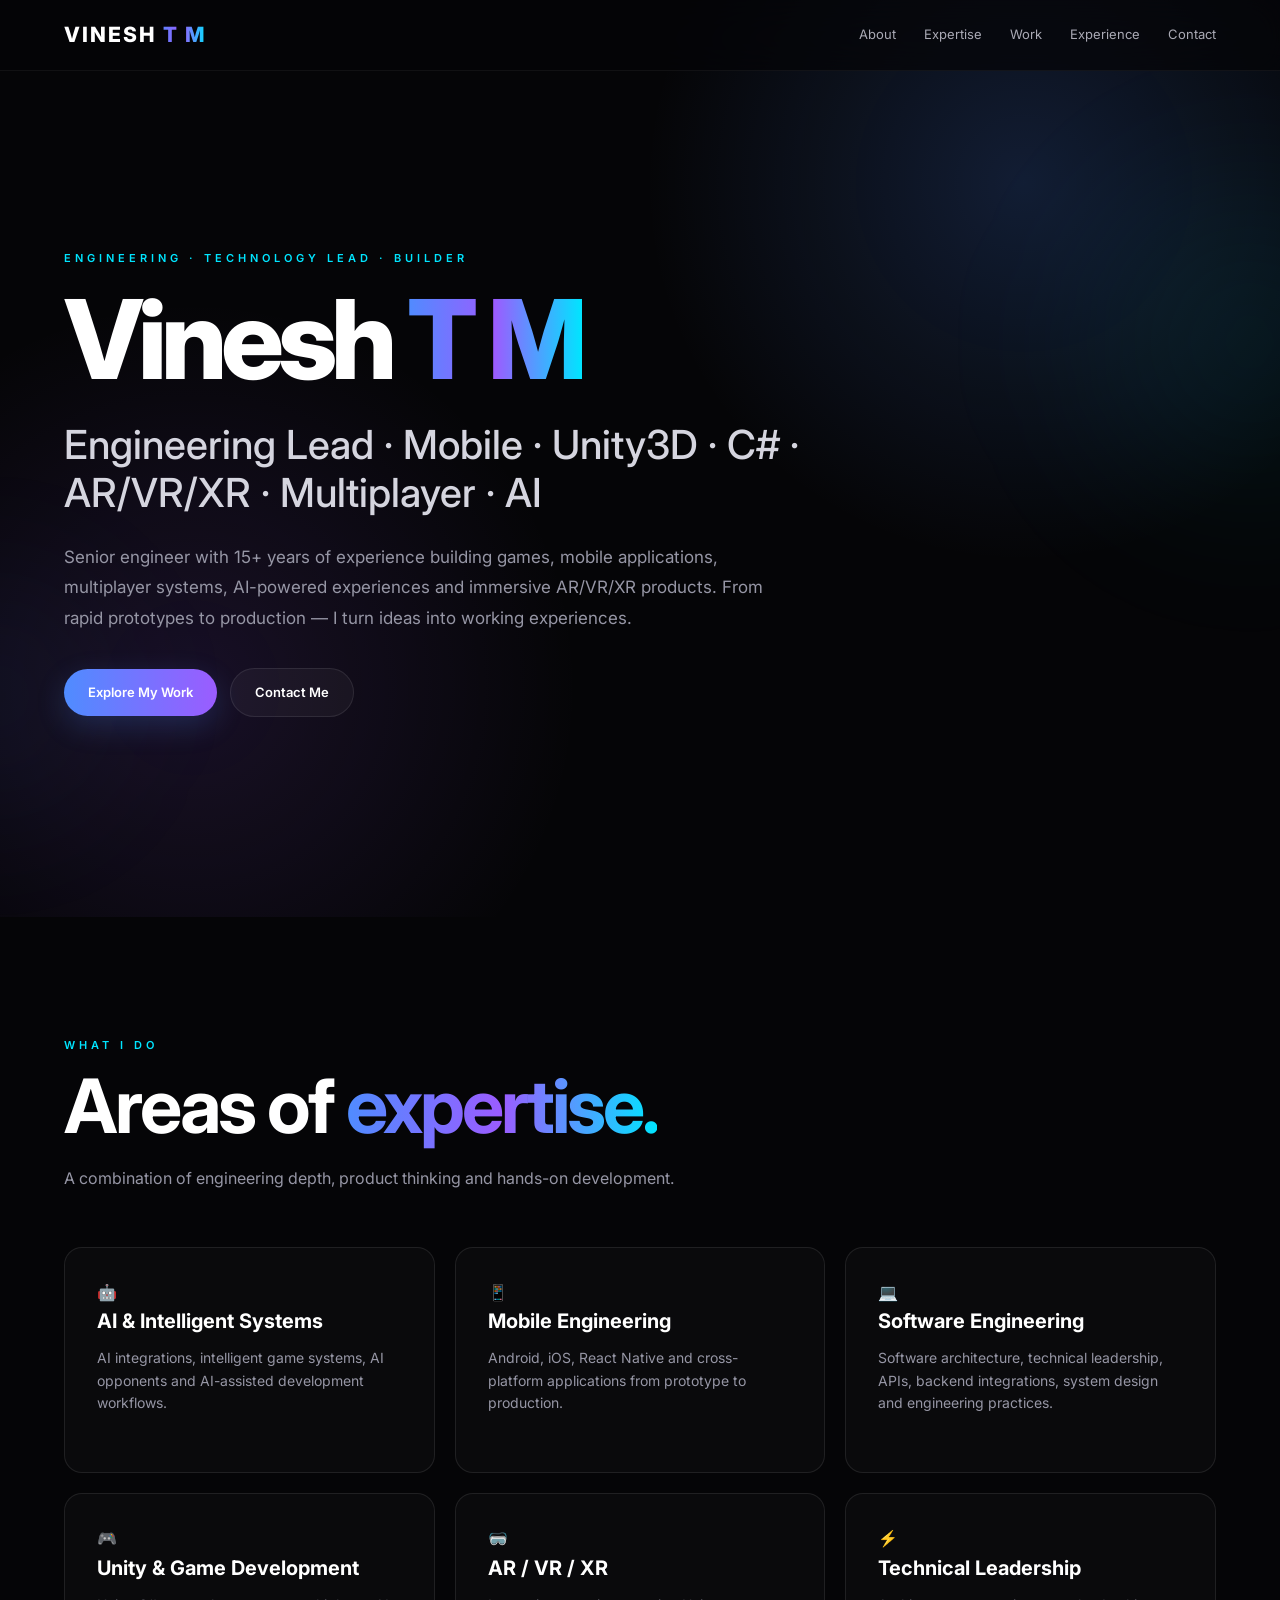
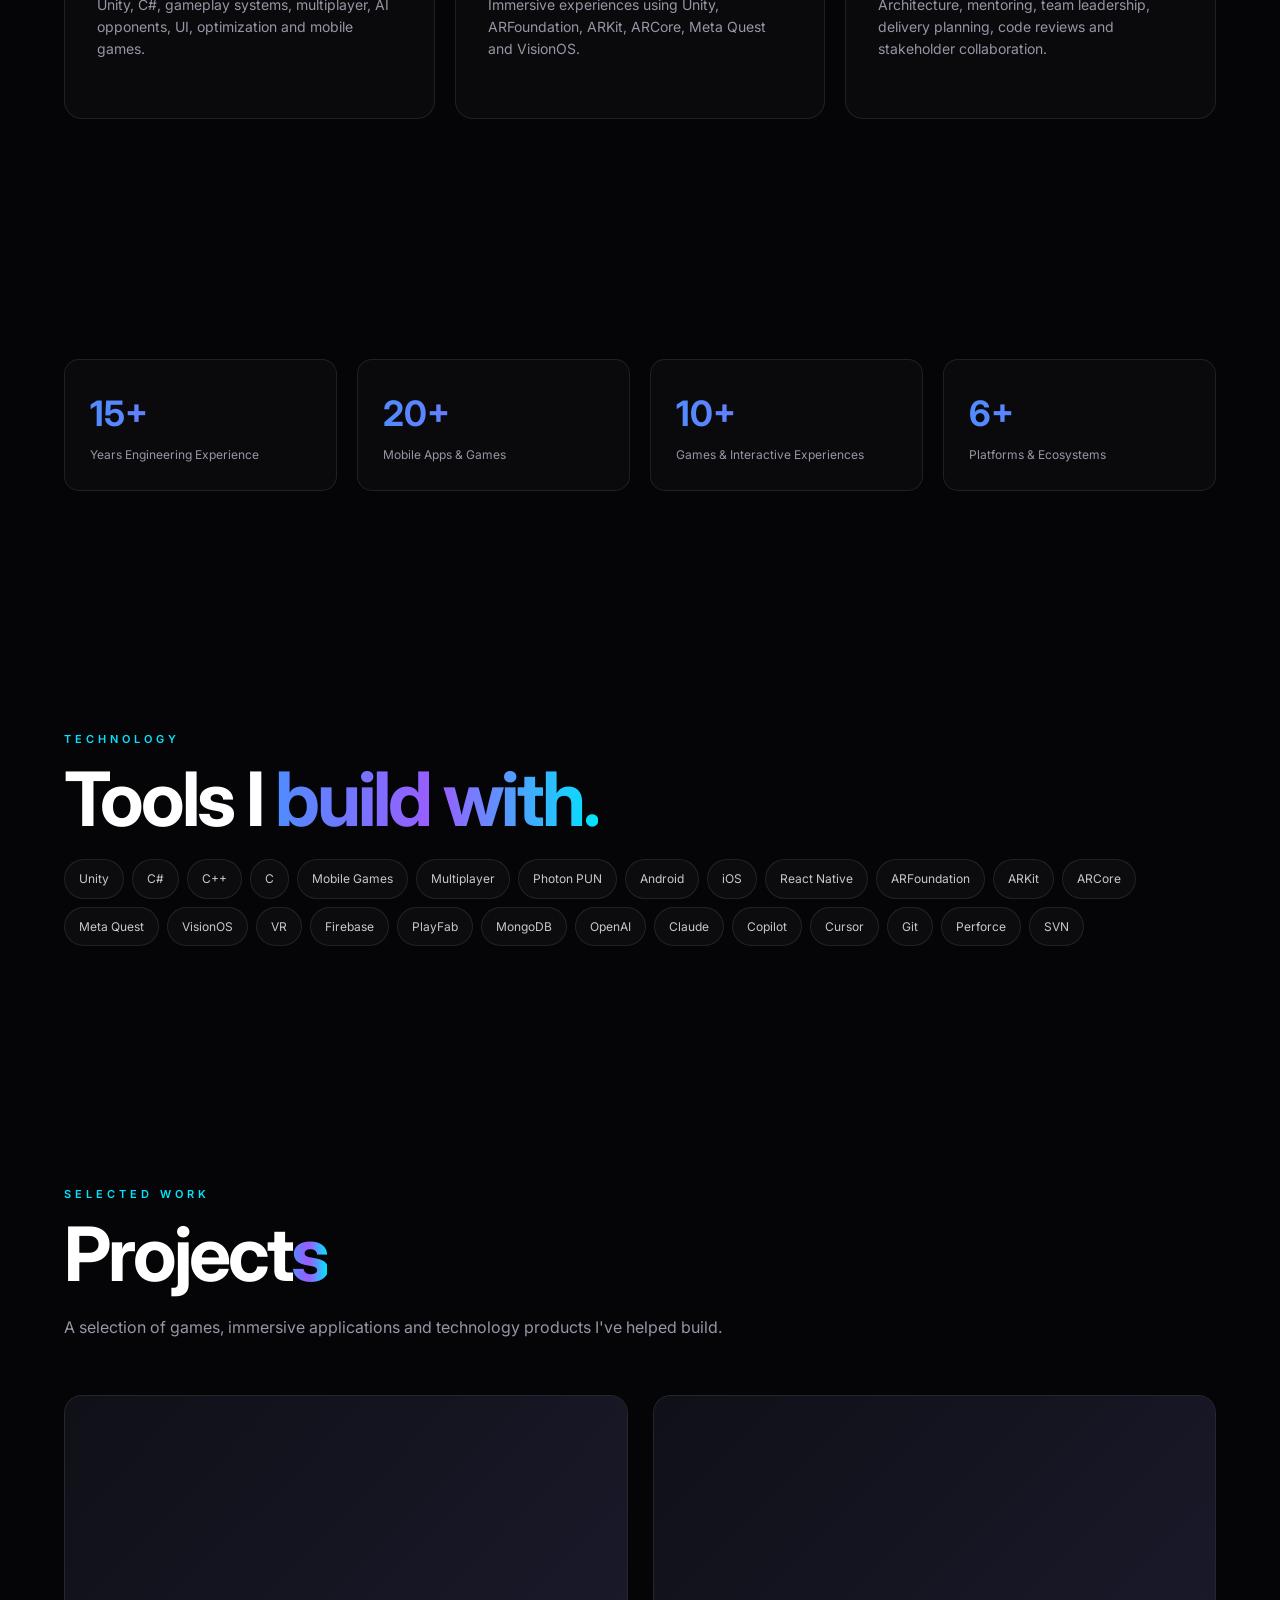
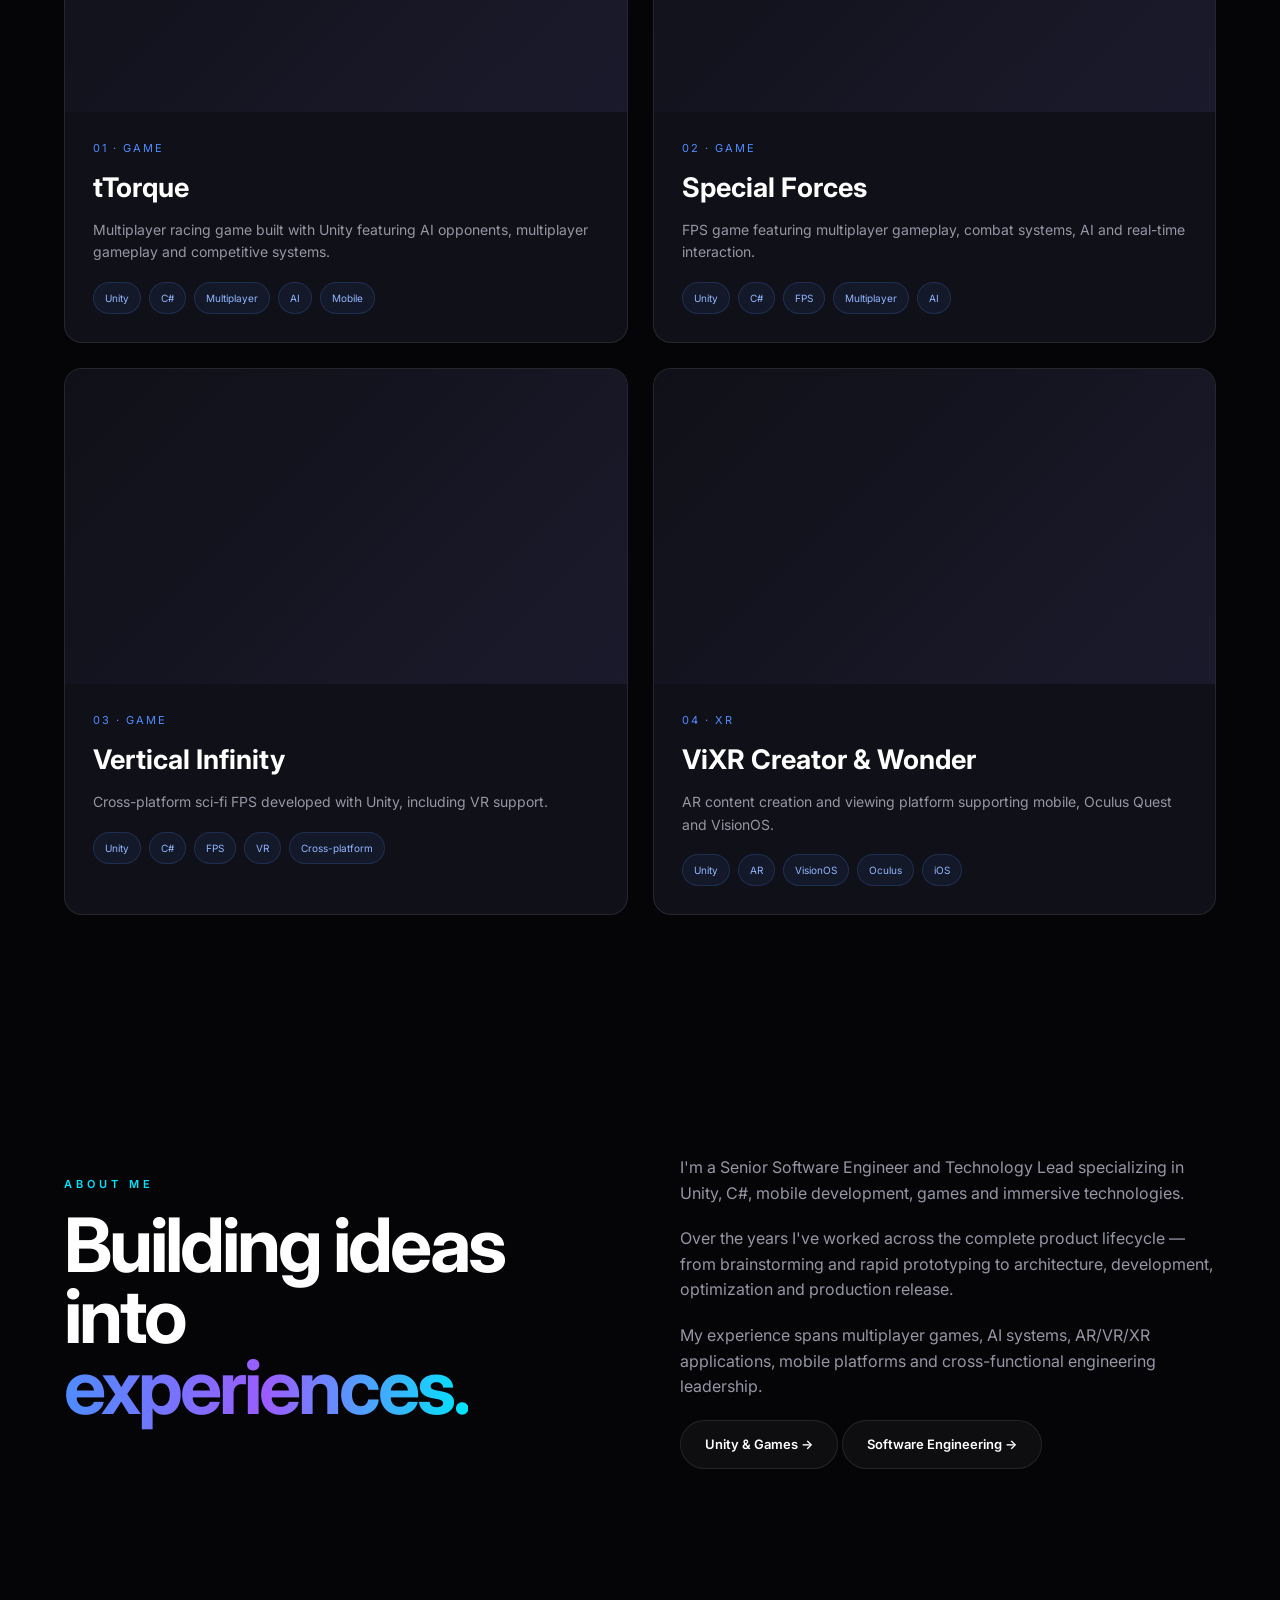
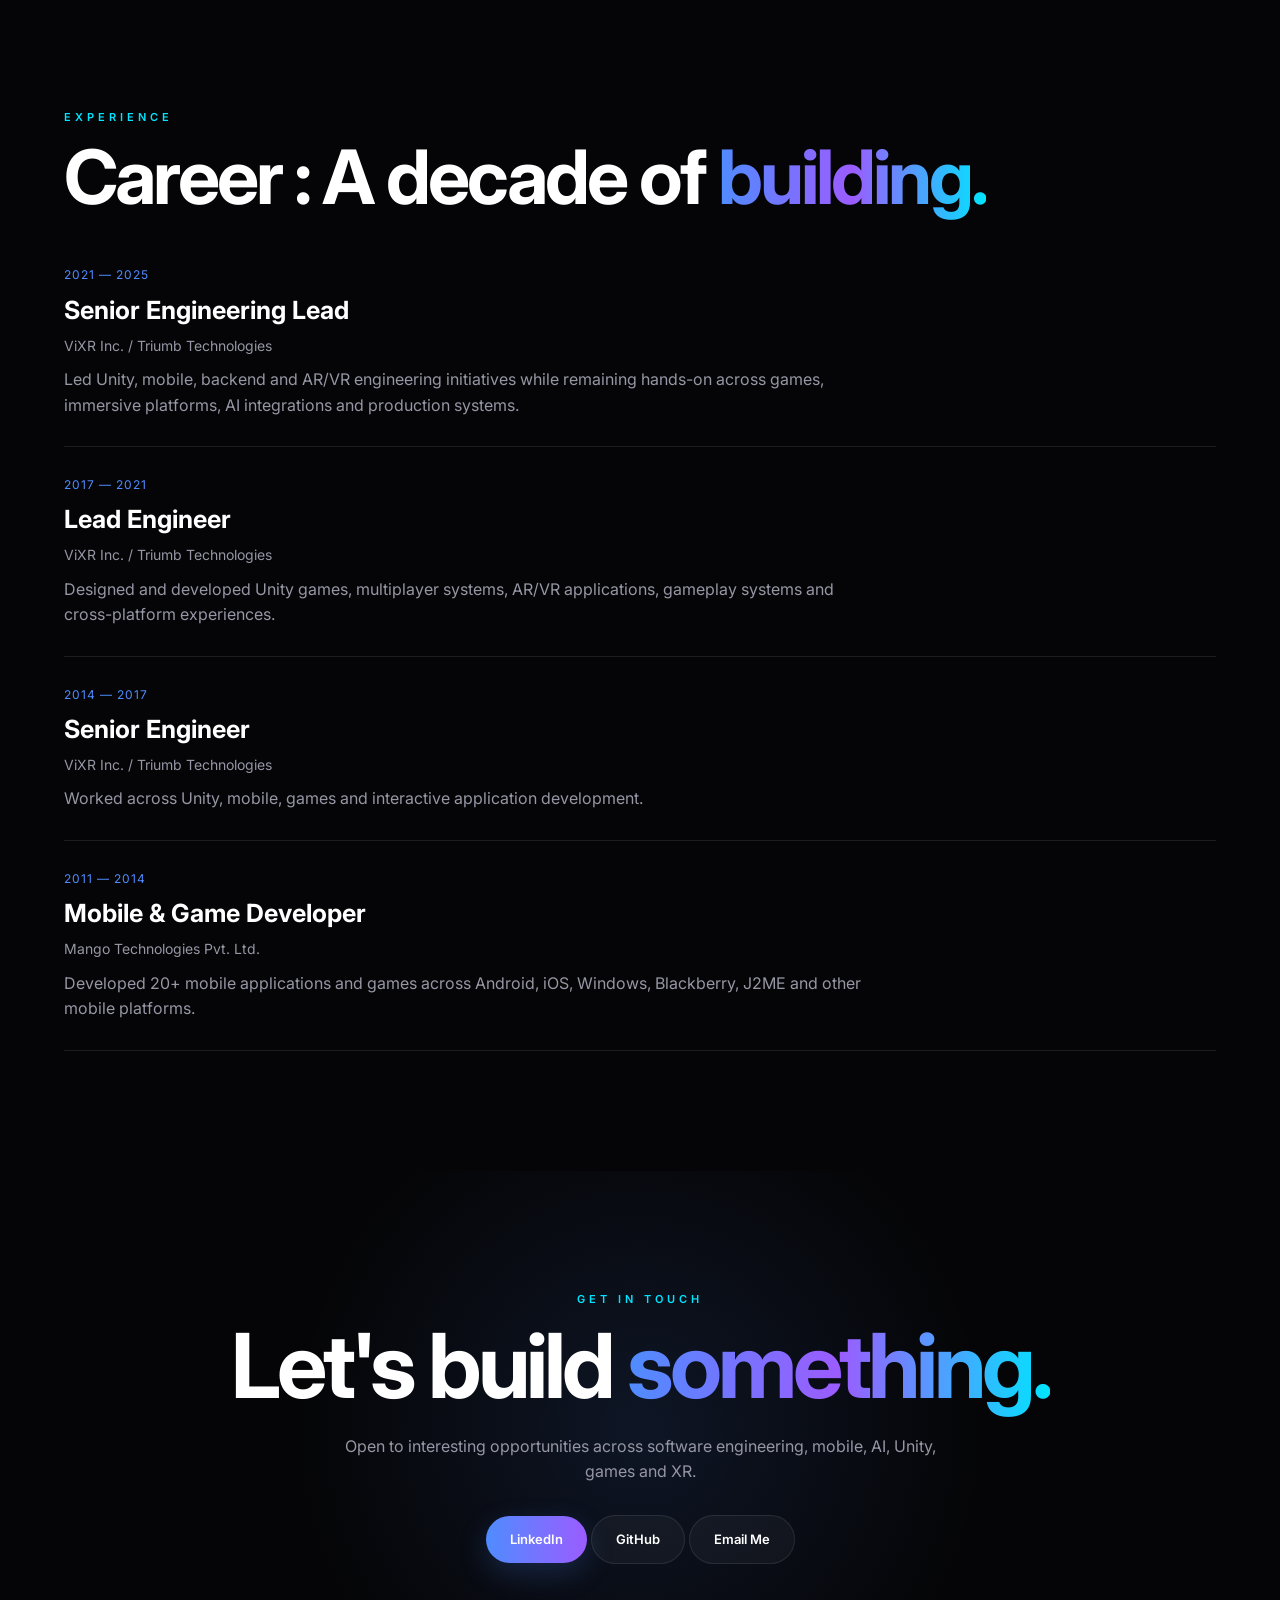
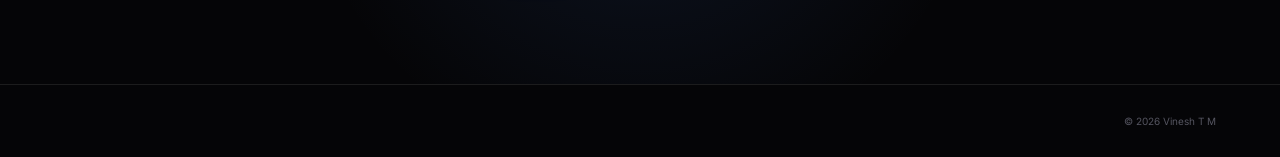
==== portfolio/ai/index.html @ 9492d332 "Renamed page to portfolio" ====
<!doctype html>
<html lang="en">
  <head>
    <meta charset="UTF-8" />
    <meta name="viewport" content="width=device-width, initial-scale=1.0" />
    <meta
      name="description"
      content="Vinesh T M — Senior Software Engineer, Unity Developer, Mobile Architect and Technology Lead specializing in games, AI, mobile and XR."
    />

    <!-- Google Font -->
    <link rel="preconnect" href="https://fonts.googleapis.com" />
    <link rel="preconnect" href="https://fonts.gstatic.com" crossorigin />
    <link
      href="https://fonts.googleapis.com/css2?family=Inter:wght@400;500;600;700;800&display=swap"
      rel="stylesheet"
    />

    <!-- Shared Portfolio CSS -->
    <link rel="stylesheet" href="../../css/styles.css" />

    <title>
      Vinesh T M | Senior Software Engineer · Unity · Games · AI · XR
    </title>
  </head>

  <body>
    <!-- =====================================================
     NAVIGATION
     ===================================================== -->

    <header class="navbar">
      <div class="nav-container">
        <a href="./" class="logo">
          VINESH<span class="gradient-text"> T M</span>
        </a>

        <nav class="nav-links" aria-label="Main navigation">
          <a href="#about">About</a>

          <a href="#expertise">Expertise</a>

          <a href="#projects">Work</a>

          <a href="#experience"> Experience </a>

          <a href="#contact">Contact</a>
        </nav>
      </div>
    </header>

    <!-- =====================================================
     HOME
     ===================================================== -->

    <main>
      <section class="home">
        <div class="home-glow home-glow-one"></div>
        <div class="home-glow home-glow-two"></div>

        <div class="container">
          <div class="home-content">
            <div class="eyebrow">ENGINEERING · TECHNOLOGY LEAD · BUILDER</div>

            <h1 class="home-title">
              Vinesh

              <span class="gradient-text"> T M </span>
            </h1>

            <h2 class="home-role">
              Engineering Lead · Mobile · Unity3D · C# · AR/VR/XR · Multiplayer
              · AI
            </h2>

            <p class="home-description">
              Senior engineer with 15+ years of experience building games,
              mobile applications, multiplayer systems, AI-powered experiences
              and immersive AR/VR/XR products. From rapid prototypes to
              production — I turn ideas into working experiences.
            </p>

            <div class="home-actions">
              <a href="#work" class="btn btn-primary"> Explore My Work </a>

              <a href="#contact" class="btn btn-secondary"> Contact Me </a>
            </div>
          </div>
        </div>
      </section>

      <!-- =====================================================
     EXPERTISE
     ===================================================== -->

      <section id="expertise">
        <div class="container">
          <div class="section-label">What I Do</div>

          <h2 class="section-title">
            Areas of <span class="gradient-text"> expertise.</span>
          </h2>

          <p class="section-description">
            A combination of engineering depth, product thinking and hands-on
            development.
          </p>

          <div class="card-grid">
            <!-- AI -->

            <div class="card">
              <div class="card-icon">🤖</div>

              <h3>AI & Intelligent Systems</h3>

              <p>
                AI integrations, intelligent game systems, AI opponents and
                AI-assisted development workflows.
              </p>
            </div>

            <!-- MOBILE -->

            <div class="card">
              <div class="card-icon">📱</div>

              <h3>Mobile Engineering</h3>

              <p>
                Android, iOS, React Native and cross-platform applications from
                prototype to production.
              </p>

              <br />

              <!-- <a href="mobile/" class="btn btn-secondary">
                View Mobile Portfolio →
              </a> -->
            </div>

            <!-- SOFTWARE -->

            <div class="card">
              <div class="card-icon">💻</div>

              <h3>Software Engineering</h3>

              <p>
                Software architecture, technical leadership, APIs, backend
                integrations, system design and engineering practices.
              </p>

              <br />

              <!-- <a href="software/" class="btn btn-secondary">
                View Software Portfolio →
              </a> -->
            </div>

            <!-- UNITY -->

            <div class="card">
              <div class="card-icon">🎮</div>

              <h3>Unity & Game Development</h3>

              <p>
                Unity, C#, gameplay systems, multiplayer, AI opponents, UI,
                optimization and mobile games.
              </p>

              <br />

              <!-- <a href="unity/" class="btn btn-secondary">
                View Unity Portfolio →
              </a> -->
            </div>

            <!-- XR -->

            <div class="card">
              <div class="card-icon">🥽</div>

              <h3>AR / VR / XR</h3>

              <p>
                Immersive experiences using Unity, ARFoundation, ARKit, ARCore,
                Meta Quest and VisionOS.
              </p>

              <br />

              <!-- <a href="xr/" class="btn btn-secondary"> View XR Portfolio → </a> -->
            </div>

            <!-- LEADERSHIP -->

            <div class="card">
              <div class="card-icon">⚡</div>

              <h3>Technical Leadership</h3>

              <p>
                Architecture, mentoring, team leadership, delivery planning,
                code reviews and stakeholder collaboration.
              </p>
            </div>
          </div>
        </div>
      </section>

      <!-- =====================================================
     STATS
     ===================================================== -->

      <section>
        <div class="container">
          <div class="stats">
            <div class="stat">
              <div class="stat-number">15+</div>

              <div class="stat-label">Years Engineering Experience</div>
            </div>

            <div class="stat">
              <div class="stat-number">20+</div>

              <div class="stat-label">Mobile Apps & Games</div>
            </div>

            <div class="stat">
              <div class="stat-number">10+</div>

              <div class="stat-label">Games & Interactive Experiences</div>
            </div>

            <div class="stat">
              <div class="stat-number">6+</div>

              <div class="stat-label">Platforms & Ecosystems</div>
            </div>
          </div>
        </div>
      </section>

      <!-- =====================================================
     SKILLS
     ===================================================== -->

      <section>
        <div class="container">
          <div class="section-label">Technology</div>

          <h2 class="section-title">
            Tools I
            <span class="gradient-text"> build with.</span>
          </h2>

          <div class="skills">
            <span class="skill">Unity</span>
            <span class="skill">C#</span>
            <span class="skill">C++</span>
            <span class="skill">C</span>

            <span class="skill">Mobile Games</span>
            <span class="skill">Multiplayer</span>
            <span class="skill">Photon PUN</span>

            <span class="skill">Android</span>
            <span class="skill">iOS</span>
            <span class="skill">React Native</span>

            <span class="skill">ARFoundation</span>
            <span class="skill">ARKit</span>
            <span class="skill">ARCore</span>

            <span class="skill">Meta Quest</span>
            <span class="skill">VisionOS</span>
            <span class="skill">VR</span>

            <span class="skill">Firebase</span>
            <span class="skill">PlayFab</span>
            <span class="skill">MongoDB</span>

            <span class="skill">OpenAI</span>
            <span class="skill">Claude</span>
            <span class="skill">Copilot</span>
            <span class="skill">Cursor</span>

            <span class="skill">Git</span>
            <span class="skill">Perforce</span>
            <span class="skill">SVN</span>
          </div>
        </div>
      </section>

      <!-- =====================================================
     FEATURED PROJECTS
     ===================================================== -->

      <section id="projects">
        <div class="container">
          <div class="section-label">Selected Work</div>

          <h2 class="section-title">
            Project<span class="gradient-text">s</span>
          </h2>

          <p class="section-description">
            A selection of games, immersive applications and technology products
            I've helped build.
          </p>

          <div class="project-grid">
            <!-- PROJECT 1 -->

            <article class="project-card">
              <div class="project-media">
                <!-- Replace XYZ with your YouTube video ID -->

                <iframe
                  src="https://www.youtube.com/embed/YdUncMF1l7g"
                  title="tTorque Multiplayer Racing Game"
                  allowfullscreen
                >
                </iframe>
              </div>

              <div class="project-content">
                <div class="project-number">01 · GAME</div>

                <h3 class="project-title">tTorque</h3>

                <p class="project-description">
                  Multiplayer racing game built with Unity featuring AI
                  opponents, multiplayer gameplay and competitive systems.
                </p>

                <div class="tags">
                  <span class="tag">Unity</span>
                  <span class="tag">C#</span>
                  <span class="tag">Multiplayer</span>
                  <span class="tag">AI</span>
                  <span class="tag">Mobile</span>
                </div>
              </div>
            </article>

            <!-- PROJECT 2 -->

            <article class="project-card">
              <div class="project-media">
                <iframe
                  src="https://www.youtube.com/embed/8qWvjTP-21s"
                  title="Special Forces FPS"
                  allowfullscreen
                >
                </iframe>
              </div>

              <div class="project-content">
                <div class="project-number">02 · GAME</div>

                <h3 class="project-title">Special Forces</h3>

                <p class="project-description">
                  FPS game featuring multiplayer gameplay, combat systems, AI
                  and real-time interaction.
                </p>

                <div class="tags">
                  <span class="tag">Unity</span>
                  <span class="tag">C#</span>
                  <span class="tag">FPS</span>
                  <span class="tag">Multiplayer</span>
                  <span class="tag">AI</span>
                </div>
              </div>
            </article>

            <!-- PROJECT 3 -->

            <article class="project-card">
              <div class="project-media">
                <iframe
                  src="https://www.youtube.com/embed/Nxcseq4vjLg"
                  title="Vertical Infinity"
                  allowfullscreen
                >
                </iframe>
              </div>

              <div class="project-content">
                <div class="project-number">03 · GAME</div>

                <h3 class="project-title">Vertical Infinity</h3>

                <p class="project-description">
                  Cross-platform sci-fi FPS developed with Unity, including VR
                  support.
                </p>

                <div class="tags">
                  <span class="tag">Unity</span>
                  <span class="tag">C#</span>
                  <span class="tag">FPS</span>
                  <span class="tag">VR</span>
                  <span class="tag">Cross-platform</span>
                </div>
              </div>
            </article>

            <!-- PROJECT 4 -->

            <article class="project-card">
              <div class="project-media">
                <iframe
                  src="https://www.youtube.com/embed/S6KToOFx0Uw"
                  title="ViXR Creator & Wonder"
                  allowfullscreen
                >
                </iframe>
              </div>

              <div class="project-content">
                <div class="project-number">04 · XR</div>

                <h3 class="project-title">ViXR Creator & Wonder</h3>

                <p class="project-description">
                  AR content creation and viewing platform supporting mobile,
                  Oculus Quest and VisionOS.
                </p>

                <div class="tags">
                  <span class="tag">Unity</span>
                  <span class="tag">AR</span>
                  <span class="tag">VisionOS</span>
                  <span class="tag">Oculus</span>
                  <span class="tag">iOS</span>
                </div>
              </div>
            </article>
          </div>
        </div>
      </section>

      <!-- =====================================================
     ABOUT
     ===================================================== -->

      <section id="about">
        <div class="container">
          <div class="about-grid">
            <div>
              <div class="section-label">About Me</div>

              <h2 class="section-title">
                Building ideas<br />
                into <span class="gradient-text"> experiences.</span>
              </h2>
            </div>

            <div class="about-text">
              <p>
                I'm a Senior Software Engineer and Technology Lead specializing
                in Unity, C#, mobile development, games and immersive
                technologies.
              </p>

              <p>
                Over the years I've worked across the complete product lifecycle
                — from brainstorming and rapid prototyping to architecture,
                development, optimization and production release.
              </p>

              <p>
                My experience spans multiplayer games, AI systems, AR/VR/XR
                applications, mobile platforms and cross-functional engineering
                leadership.
              </p>

              <div class="button-group">
                <a href="unity/" class="btn btn-secondary"> Unity & Games → </a>

                <a href="software/" class="btn btn-secondary">
                  Software Engineering →
                </a>
              </div>
            </div>
          </div>
        </div>
      </section>

      <!-- =========================================================
     EXPERIENCE
     ========================================================= -->

      <section>
        <div id="experience" class="container">
          <div class="section-label">Experience</div>

          <h2 class="section-title">
            Career : A decade of
            <span class="gradient-text"> building.</span>
          </h2>

          <div class="experience-item">
            <div class="experience-date">2021 — 2025</div>

            <h3>Senior Engineering Lead</h3>

            <div class="experience-company">
              ViXR Inc. / Triumb Technologies
            </div>

            <p>
              Led Unity, mobile, backend and AR/VR engineering initiatives while
              remaining hands-on across games, immersive platforms, AI
              integrations and production systems.
            </p>
          </div>

          <div class="experience-item">
            <div class="experience-date">2017 — 2021</div>

            <h3>Lead Engineer</h3>

            <div class="experience-company">
              ViXR Inc. / Triumb Technologies
            </div>

            <p>
              Designed and developed Unity games, multiplayer systems, AR/VR
              applications, gameplay systems and cross-platform experiences.
            </p>
          </div>

          <div class="experience-item">
            <div class="experience-date">2014 — 2017</div>

            <h3>Senior Engineer</h3>

            <div class="experience-company">
              ViXR Inc. / Triumb Technologies
            </div>

            <p>
              Worked across Unity, mobile, games and interactive application
              development.
            </p>
          </div>

          <div class="experience-item">
            <div class="experience-date">2011 — 2014</div>

            <h3>Mobile & Game Developer</h3>

            <div class="experience-company">Mango Technologies Pvt. Ltd.</div>

            <p>
              Developed 20+ mobile applications and games across Android, iOS,
              Windows, Blackberry, J2ME and other mobile platforms.
            </p>
          </div>
        </div>
      </section>

      <!-- =========================================================
     CONTACT
     ========================================================= -->

      <section id="contact" class="contact">
        <div class="container">
          <div class="section-label">Get In Touch</div>

          <h2 class="contact-title">
            Let's build
            <span class="gradient-text"> something.</span>
          </h2>

          <p class="contact-description">
            Open to interesting opportunities across software engineering,
            mobile, AI, Unity, games and XR.
          </p>

          <div class="button-group" style="justify-content: center">
            <a
              href="https://www.linkedin.com/in/vineshtm/"
              target="_blank"
              class="btn btn-primary"
            >
              LinkedIn
            </a>

            <a
              href="https://vineshtm.github.io/"
              target="_blank"
              class="btn btn-secondary"
            >
              GitHub
            </a>

            <a
              href="mailto:tmvinesh.007.mobile@gmail.com"
              class="btn btn-secondary"
            >
              Email Me
            </a>
          </div>
        </div>
      </section>
    </main>

    <!-- =========================================================
     FOOTER
     ========================================================= -->

    <!-- <footer>© 2026 Vinesh T M · Senior Unity Developer</footer> -->
    <footer>
      <div class="container">
        <div class="footer-content">
          <div class="footer-links">
            <!-- <a href="mailto:tmvinesh.007.mobile@gmail.com"> Email </a>

            <a
              href="https://vineshtm.github.io/"
              target="_blank"
              rel="noopener noreferrer"
            >
              GitHub
            </a>

            <a
              href="https://www.linkedin.com/in/vineshtm/"
              target="_blank"
              rel="noopener noreferrer"
            >
              LinkedIn
            </a> -->
          </div>

          <div class="footer-copy">
            © <span id="year">2026</span> Vinesh T M
          </div>
        </div>
      </div>
    </footer>

    <!-- =====================================================
         JAVASCRIPT
    ====================================================== -->

    <script>
      document.getElementById("year").textContent = new Date().getFullYear();
    </script>
  </body>
</html>
---- css/styles.css ----
/* =========================================================
   VINESH T M — PORTFOLIO GLOBAL STYLES

   Shared stylesheet for:

   /
   /unity/
   /software/
   /mobile/
   /xr/
   /games/
   /ai/

========================================================= */

/* =========================================================
   DESIGN TOKENS
========================================================= */

:root {
  /* Background */

  --bg: #050507;
  --bg-soft: #09090f;
  --card: #101018;

  --blue: #4f8cff;

  /* Accent */

  --primary: #4f8cff;
  --secondary: #9b5cff;
  --cyan: #00e5ff;

  /* Text */

  --text: #ffffff;
  --text-soft: #d5d5df;
  --muted: #9696a5;

  /* Borders */

  --border: rgba(255, 255, 255, 0.09);

  /* Layout */

  --max-width: 1200px;

  /* Effects */

  --transition-fast: 0.2s ease;
  --transition: 0.3s ease;
  --transition-slow: 0.5s ease;
}

/* =========================================================
   RESET
========================================================= */

* {
  margin: 0;
  padding: 0;

  box-sizing: border-box;
}

html {
  scroll-behavior: smooth;
}

body {
  font-family:
    Inter,
    -apple-system,
    BlinkMacSystemFont,
    "Segoe UI",
    Roboto,
    Helvetica,
    Arial,
    sans-serif;

  background: var(--bg);

  color: var(--text);

  line-height: 1.6;

  overflow-x: hidden;
}

/* =========================================================
   GLOBAL ELEMENTS
========================================================= */

a {
  color: inherit;

  text-decoration: none;
}

button,
a {
  -webkit-tap-highlight-color: transparent;
}

img {
  max-width: 100%;

  display: block;
}

::selection {
  background: rgba(79, 140, 255, 0.35);

  color: white;
}

/* =========================================================
   CONTAINER
========================================================= */

.container {
  width: min(var(--max-width), 90%);

  margin: 0 auto;
}

/* =========================================================
   NAVIGATION
========================================================= */

.navbar {
  position: fixed;

  top: 0;
  left: 0;

  width: 100%;

  z-index: 1000;

  padding: 18px 0;

  background: rgba(5, 5, 7, 0.72);

  backdrop-filter: blur(18px);

  -webkit-backdrop-filter: blur(18px);

  border-bottom: 1px solid rgba(255, 255, 255, 0.05);
}

.nav-container {
  width: min(var(--max-width), 90%);

  margin: 0 auto;

  display: flex;

  align-items: center;

  justify-content: space-between;
}

.nav-inner {
  width: min(1200px, 90%);
  margin: auto;

  display: flex;
  justify-content: space-between;
  align-items: center;
}

/* =========================================================
   LOGO
========================================================= */

.logo {
  font-size: 21px;

  font-weight: 800;

  letter-spacing: 2px;

  white-space: nowrap;
}

.logo span {
  color: var(--primary);
}

/* =========================================================
   NAV LINKS
========================================================= */

.nav-links {
  display: flex;

  align-items: center;

  gap: 28px;
}

.nav-links a {
  position: relative;

  color: #aaaab5;

  font-size: 13px;

  transition: color var(--transition);
}

.nav-links a::after {
  content: "";

  position: absolute;

  left: 0;

  bottom: -6px;

  width: 0;

  height: 1px;

  background: linear-gradient(90deg, var(--primary), var(--cyan));

  transition: width var(--transition);
}

.nav-links a:hover {
  color: white;
}

.nav-links a:hover::after {
  width: 100%;
}

/* =========================================================
   HOME
========================================================= */

.home {
  min-height: 100vh;

  position: relative;

  display: flex;

  align-items: center;

  overflow: hidden;

  background:
    radial-gradient(
      circle at 80% 20%,
      rgba(79, 140, 255, 0.18),
      transparent 30%
    ),
    radial-gradient(
      circle at 15% 75%,
      rgba(155, 92, 255, 0.13),
      transparent 30%
    ),
    var(--bg);
}

/* =========================================================
   BACKGROUND GLOW
========================================================= */

.home-glow {
  position: absolute;

  border-radius: 50%;

  pointer-events: none;

  filter: blur(60px);
}

.home-glow-one {
  width: 500px;

  height: 500px;

  right: -220px;

  top: 10%;

  background: radial-gradient(circle, rgba(0, 229, 255, 0.08), transparent 70%);
}

.home-glow-two {
  width: 350px;

  height: 350px;

  left: -180px;

  bottom: 5%;

  background: radial-gradient(
    circle,
    rgba(79, 140, 255, 0.07),
    transparent 70%
  );
}

/* =========================================================
   HOME CONTENT
========================================================= */

.home-content {
  position: relative;

  z-index: 2;

  max-width: 900px;

  padding: 130px 0 80px;

  animation: fadeUp 0.9s ease forwards;
}

/* =========================================================
   EYEBROW
========================================================= */

.eyebrow {
  margin-bottom: 22px;

  color: var(--cyan);

  text-transform: uppercase;

  letter-spacing: 4px;

  font-size: 11px;

  font-weight: 600;
}

/* =========================================================
   HOME TITLE
========================================================= */

.home-title {
  font-size: clamp(55px, 9vw, 110px);

  line-height: 0.9;

  letter-spacing: -6px;

  margin-bottom: 32px;

  font-weight: 800;
}

.gradient-text {
  background: linear-gradient(
    90deg,
    var(--primary),
    var(--secondary),
    var(--cyan)
  );

  -webkit-background-clip: text;

  background-clip: text;

  -webkit-text-fill-color: transparent;
}

/* =========================================================
   HOME ROLE
========================================================= */

.home-role {
  max-width: 900px;

  font-size: clamp(22px, 3.5vw, 40px);

  line-height: 1.2;

  font-weight: 500;

  color: var(--text-soft);

  margin-bottom: 25px;
}

/* =========================================================
   HOME DESCRIPTION
========================================================= */

.home-description {
  max-width: 720px;

  color: var(--muted);

  font-size: 17px;

  line-height: 1.8;

  margin-bottom: 35px;
}

/* =========================================================
   BUTTONS
========================================================= */

.home-actions {
  display: flex;

  align-items: center;

  gap: 13px;

  flex-wrap: wrap;
}

.btn {
  display: inline-flex;

  align-items: center;

  justify-content: center;

  padding: 13px 24px;

  border-radius: 30px;

  font-size: 13px;

  font-weight: 600;

  transition:
    transform var(--transition),
    box-shadow var(--transition),
    background var(--transition);
}

.btn-primary {
  color: white;

  background: linear-gradient(90deg, var(--primary), var(--secondary));

  box-shadow: 0 10px 30px rgba(79, 140, 255, 0.2);
}

.btn-secondary {
  color: white;

  background: rgba(255, 255, 255, 0.04);

  border: 1px solid var(--border);
}

.btn:hover {
  transform: translateY(-3px);

  box-shadow: 0 15px 35px rgba(0, 0, 0, 0.35);
}

/* =========================================================
   SPECIALIZATIONS
========================================================= */

.specializations {
  margin-top: 75px;

  max-width: 800px;
}

.specializations-label {
  color: #6f6f7c;

  text-transform: uppercase;

  letter-spacing: 3px;

  font-size: 10px;

  font-weight: 600;

  margin-bottom: 18px;
}

/* =========================================================
   SPECIALIZATION LIST
========================================================= */

.specialization-list {
  display: grid;

  grid-template-columns: repeat(2, minmax(0, 1fr));

  gap: 10px;
}

.specialization {
  display: grid;

  grid-template-columns:
    30px
    1fr
    25px;

  align-items: center;

  gap: 10px;

  min-height: 55px;

  padding: 0 14px;

  border: 1px solid var(--border);

  border-radius: 12px;

  background: rgba(255, 255, 255, 0.025);

  transition:
    transform var(--transition),
    border-color var(--transition),
    background var(--transition);
}

.specialization:hover {
  transform: translateY(-3px);

  background: rgba(79, 140, 255, 0.055);

  border-color: rgba(79, 140, 255, 0.38);
}

.specialization-number {
  color: rgba(79, 140, 255, 0.75);

  font-size: 10px;

  font-weight: 700;

  letter-spacing: 1px;
}

.specialization-name {
  color: #c8c8d2;

  font-size: 12px;

  font-weight: 500;
}

.specialization-arrow {
  color: #686875;

  font-size: 16px;

  text-align: right;

  transition:
    color var(--transition),
    transform var(--transition);
}

.specialization:hover .specialization-arrow {
  color: var(--cyan);

  transform: translateX(3px);
}

/* =========================================================
   FOOTER
========================================================= */

footer {
  padding: 28px 0;

  border-top: 1px solid var(--border);

  background: var(--bg);
}

.footer-content {
  display: flex;

  align-items: center;

  justify-content: space-between;

  gap: 20px;
}

.footer-links {
  display: flex;

  align-items: center;

  gap: 20px;
}

.footer-links a {
  color: #777783;

  font-size: 11px;

  transition: color var(--transition);
}

.footer-links a:hover {
  color: white;
}

.footer-copy {
  color: #555560;

  font-size: 10px;
}

/* =========================================================
   DETAILED PAGE FOUNDATIONS

   These styles will be reused by:

   /unity/
   /software/
   /mobile/
   /xr/
   /games/
   /ai/

========================================================= */

/* =========================================================
   SECTIONS
========================================================= */

section {
  padding: 120px 0;
}

.section-label {
  color: var(--cyan);

  text-transform: uppercase;

  letter-spacing: 4px;

  font-size: 11px;

  font-weight: 600;

  margin-bottom: 15px;
}

.section-title {
  font-size: clamp(42px, 6vw, 75px);

  line-height: 0.95;

  letter-spacing: -3px;

  margin-bottom: 25px;
}

.section-description {
  max-width: 720px;

  color: var(--muted);

  font-size: 16px;

  margin-bottom: 55px;
}

/* =========================================================
   ROLE HERO
========================================================= */

.role-hero {
  min-height: 75vh;

  display: flex;

  align-items: center;

  position: relative;

  overflow: hidden;

  background:
    radial-gradient(
      circle at 80% 30%,
      rgba(79, 140, 255, 0.2),
      transparent 35%
    ),
    radial-gradient(
      circle at 20% 70%,
      rgba(155, 92, 255, 0.12),
      transparent 35%
    );
}

.role-hero-content {
  max-width: 900px;

  padding-top: 80px;
}

.role-title {
  font-size: clamp(45px, 7vw, 85px);

  line-height: 0.95;

  letter-spacing: -4px;

  margin-bottom: 25px;
}

.role-subtitle {
  font-size: 22px;

  color: var(--text-soft);

  margin-bottom: 25px;
}

.role-description {
  max-width: 750px;

  color: var(--muted);

  font-size: 17px;
}

/* =========================================================
   CARDS
========================================================= */

.card-grid {
  display: grid;

  grid-template-columns: repeat(3, 1fr);

  gap: 20px;
}

.card {
  padding: 32px;

  background: rgba(255, 255, 255, 0.025);

  border: 1px solid var(--border);

  border-radius: 18px;

  transition:
    transform var(--transition),
    border-color var(--transition),
    background var(--transition);
}

.card:hover {
  transform: translateY(-7px);

  background: rgba(255, 255, 255, 0.045);

  border-color: rgba(79, 140, 255, 0.4);
}

.card h3 {
  font-size: 20px;

  margin-bottom: 10px;
}

.card p {
  color: var(--muted);

  font-size: 14px;
}

/* =========================================================
   TAGS / SKILLS
========================================================= */

.tags,
.skills {
  display: flex;

  flex-wrap: wrap;

  gap: 8px;
}

.tag,
.skill {
  padding: 7px 11px;

  border-radius: 20px;

  background: rgba(79, 140, 255, 0.08);

  border: 1px solid rgba(79, 140, 255, 0.18);

  color: #91b6ff;

  font-size: 10px;
}

.skill {
  padding: 9px 14px;

  background: rgba(255, 255, 255, 0.03);

  border-color: var(--border);

  color: #c7c7d0;

  font-size: 12px;
}

/* =========================================================
   PROJECT GRID
========================================================= */

.project-grid {
  display: grid;

  grid-template-columns: repeat(2, 1fr);

  gap: 25px;
}

.project-card {
  overflow: hidden;

  background: var(--card);

  border: 1px solid var(--border);

  border-radius: 18px;

  transition:
    transform var(--transition-slow),
    border-color var(--transition-slow);
}

.project-card:hover {
  transform: translateY(-8px);

  border-color: rgba(79, 140, 255, 0.45);
}

.project-media {
  width: 100%;

  aspect-ratio: 16 / 9;

  overflow: hidden;

  background: linear-gradient(135deg, #101018, #1a1a2c);
}

.project-media img {
  width: 100%;

  height: 100%;

  object-fit: cover;

  transition: transform var(--transition-slow);
}

.project-card:hover .project-media img {
  transform: scale(1.04);
}

.project-media iframe {
  width: 100%;

  height: 100%;

  border: none;
}

.project-content {
  padding: 28px;
}

.project-number {
  color: var(--primary);

  font-size: 11px;

  letter-spacing: 2px;

  margin-bottom: 8px;
}

.project-title {
  font-size: 27px;

  margin-bottom: 10px;
}

.project-description {
  color: var(--muted);

  font-size: 14px;

  margin-bottom: 18px;
}

/* =========================================================
           CREATIVE DEVELOPMENT
        ========================================================= */

/* .creative {
  background: radial-gradient(
    circle at 50% 0%,
    rgba(155, 92, 255, 0.12),
    transparent 40%
  );
} */

.creative-grid {
  display: grid;

  grid-template-columns: repeat(3, 1fr);

  gap: 20px;
}

.creative-card {
  padding: 35px;

  background: rgba(255, 255, 255, 0.03);

  border: 1px solid var(--border);

  border-radius: 16px;

  transition: 0.3s;
}

.creative-card:hover {
  transform: translateY(-5px);

  background: rgba(255, 255, 255, 0.06);
}

.creative-icon {
  font-size: 35px;
  margin-bottom: 20px;
}

.creative-card h3 {
  margin-bottom: 10px;
}

.creative-card p {
  color: var(--muted);
  font-size: 14px;
}

/* =========================================================
   ABOUT
========================================================= */

.about-grid {
  display: grid;

  grid-template-columns:
    1fr
    1fr;

  gap: 80px;

  align-items: center;
}

.about-text {
  color: var(--muted);

  font-size: 16px;
}

.about-text p {
  margin-bottom: 20px;
}

/* =========================================================
   EXPERIENCE
========================================================= */

.experience-item {
  padding: 28px 0;

  border-bottom: 1px solid var(--border);
}

.experience-date {
  color: var(--primary);

  font-size: 12px;

  letter-spacing: 1px;
}

.experience-item h3 {
  font-size: 25px;

  margin-top: 5px;
}

.experience-company {
  color: var(--muted);

  font-size: 14px;

  margin-top: 5px;
}

.experience-item p {
  color: var(--muted);

  margin-top: 10px;

  max-width: 800px;
}

/* =========================================================
   STATS
========================================================= */

.stats {
  display: grid;

  grid-template-columns: repeat(4, 1fr);

  gap: 20px;
}

.stat {
  padding: 25px;

  background: rgba(255, 255, 255, 0.025);

  border: 1px solid var(--border);

  border-radius: 15px;
}

.stat-number {
  font-size: 35px;

  font-weight: 700;

  background: linear-gradient(90deg, var(--primary), var(--secondary));

  -webkit-background-clip: text;

  background-clip: text;

  -webkit-text-fill-color: transparent;
}

.stat-label {
  color: var(--muted);

  font-size: 12px;

  margin-top: 4px;
}

/* =========================================================
   CONTACT
========================================================= */

.contact {
  text-align: center;

  background: radial-gradient(
    circle at center,
    rgba(79, 140, 255, 0.12),
    transparent 50%
  );
}

.contact-title {
  font-size: clamp(45px, 7vw, 90px);

  line-height: 0.95;

  letter-spacing: -4px;

  margin-bottom: 25px;
}

.contact-description {
  max-width: 600px;

  margin: 0 auto 30px;

  color: var(--muted);
}

/* =========================================================
   ANIMATIONS
========================================================= */

@keyframes fadeUp {
  from {
    opacity: 0;

    transform: translateY(30px);
  }

  to {
    opacity: 1;

    transform: translateY(0);
  }
}

@keyframes float {
  0% {
    transform: translateY(0);
  }

  50% {
    transform: translateY(-10px);
  }

  100% {
    transform: translateY(0);
  }
}

.fade-up {
  animation: fadeUp 0.8s ease forwards;
}

/* =========================================================
   RESPONSIVE — TABLET
========================================================= */

@media (max-width: 900px) {
  .nav-links {
    gap: 17px;
  }

  .specialization-list {
    grid-template-columns:
      1fr
      1fr;
  }

  .card-grid {
    grid-template-columns:
      1fr
      1fr;
  }

  .project-grid {
    grid-template-columns: 1fr;
  }

  .about-grid {
    grid-template-columns: 1fr;

    gap: 40px;
  }

  .stats {
    grid-template-columns: repeat(2, 1fr);
  }
}

/* =========================================================
   RESPONSIVE — MOBILE
========================================================= */

@media (max-width: 650px) {
  .navbar {
    padding: 15px 0;
  }

  .nav-links {
    display: none;
  }

  .home-content {
    padding: 105px 0 65px;
  }

  .home-title {
    letter-spacing: -3px;
  }

  .home-role {
    font-size: 23px;
  }

  .home-description {
    font-size: 16px;

    line-height: 1.7;
  }

  .specializations {
    margin-top: 55px;
  }

  .specialization-list {
    grid-template-columns: 1fr;
  }

  .specialization {
    min-height: 52px;
  }

  .footer-content {
    flex-direction: column;

    text-align: center;
  }

  .section-title {
    letter-spacing: -2px;
  }

  .role-title {
    letter-spacing: -2px;
  }

  .card-grid {
    grid-template-columns: 1fr;
  }

  .stats {
    grid-template-columns:
      1fr
      1fr;
  }

  section {
    padding: 80px 0;
  }
}
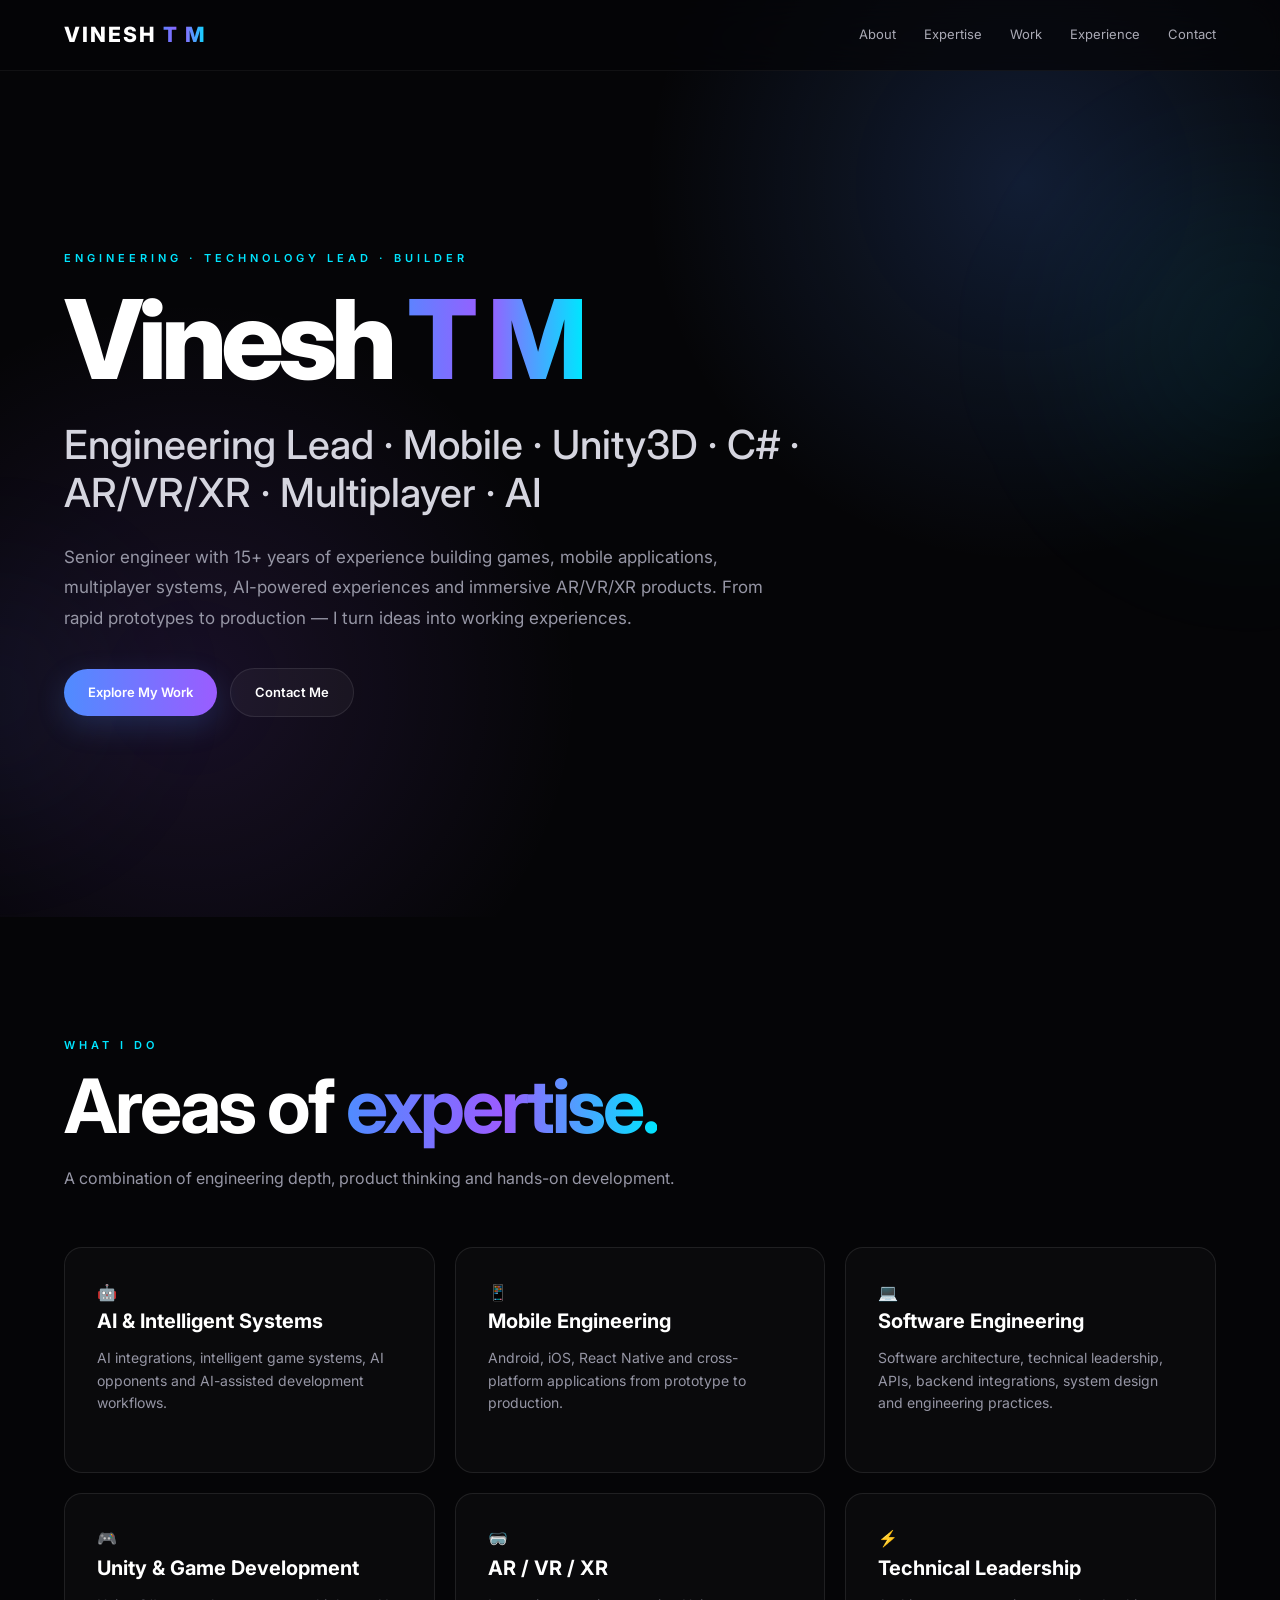
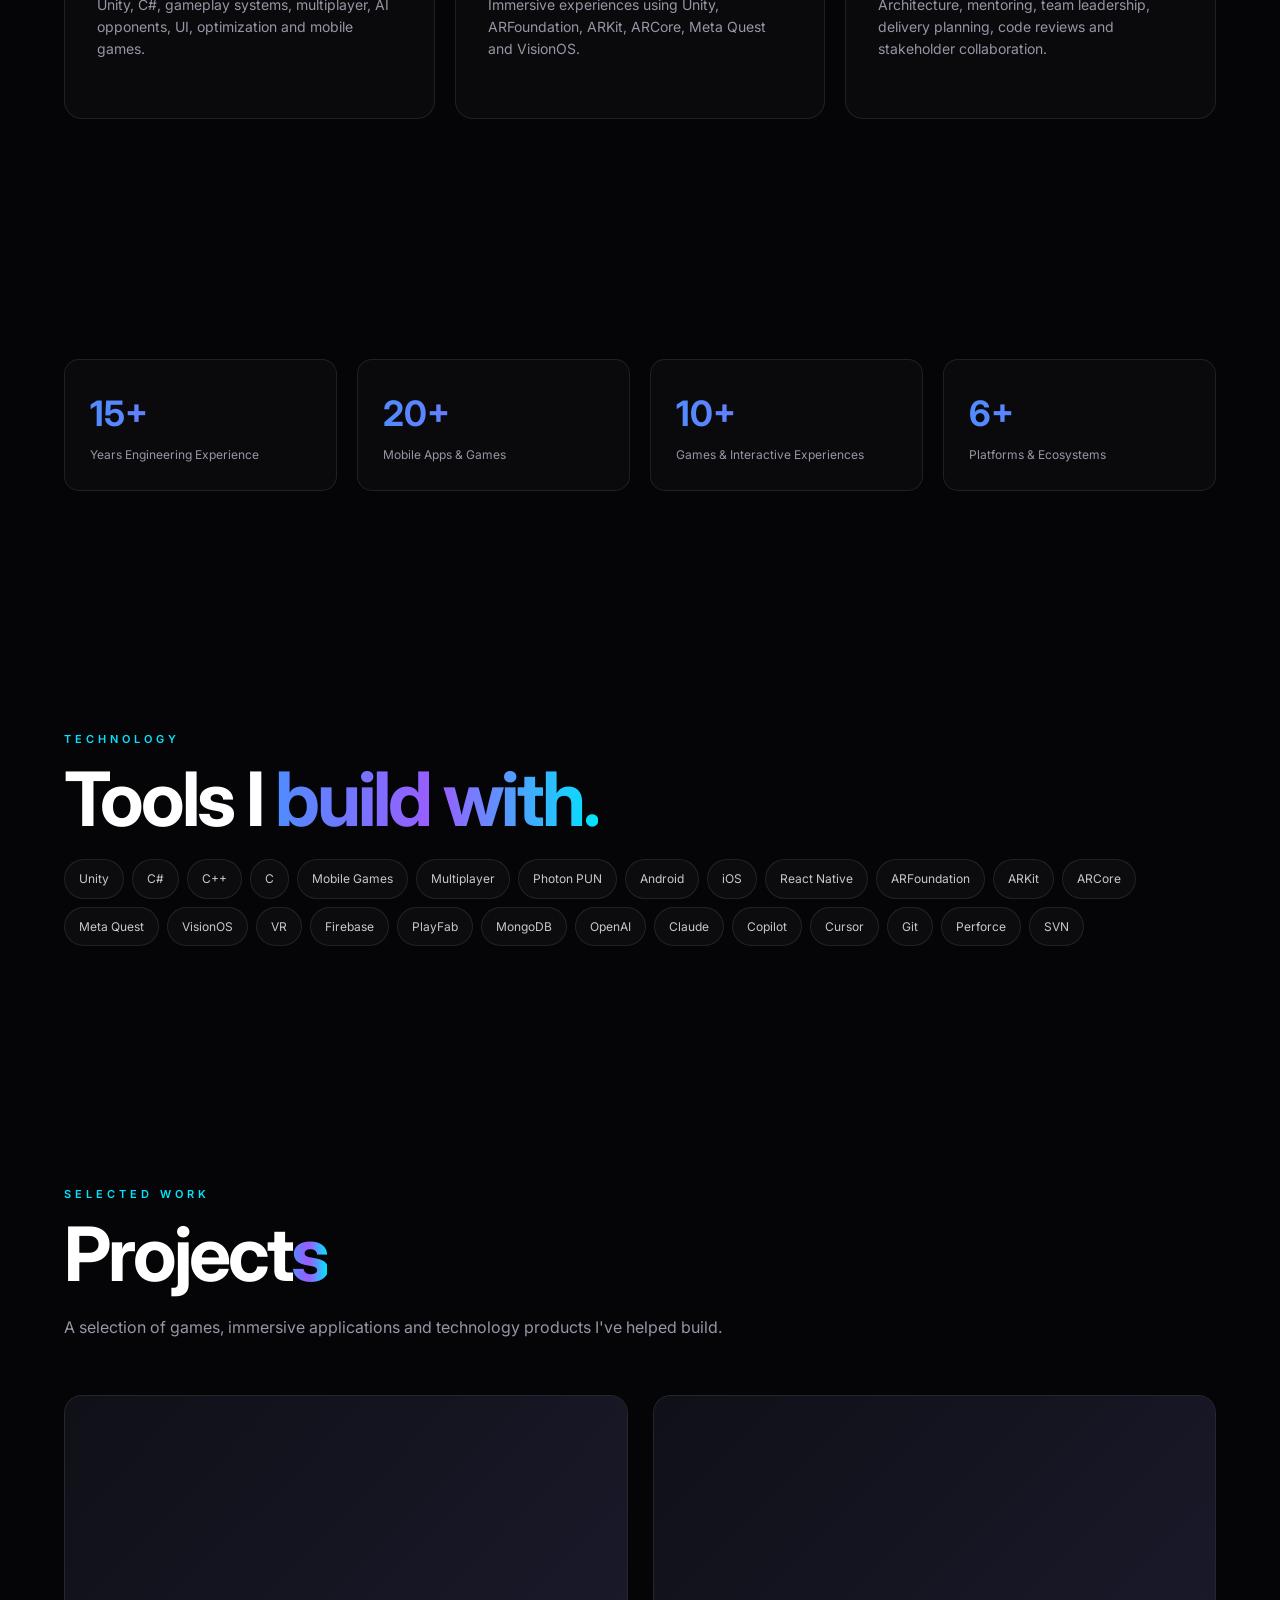
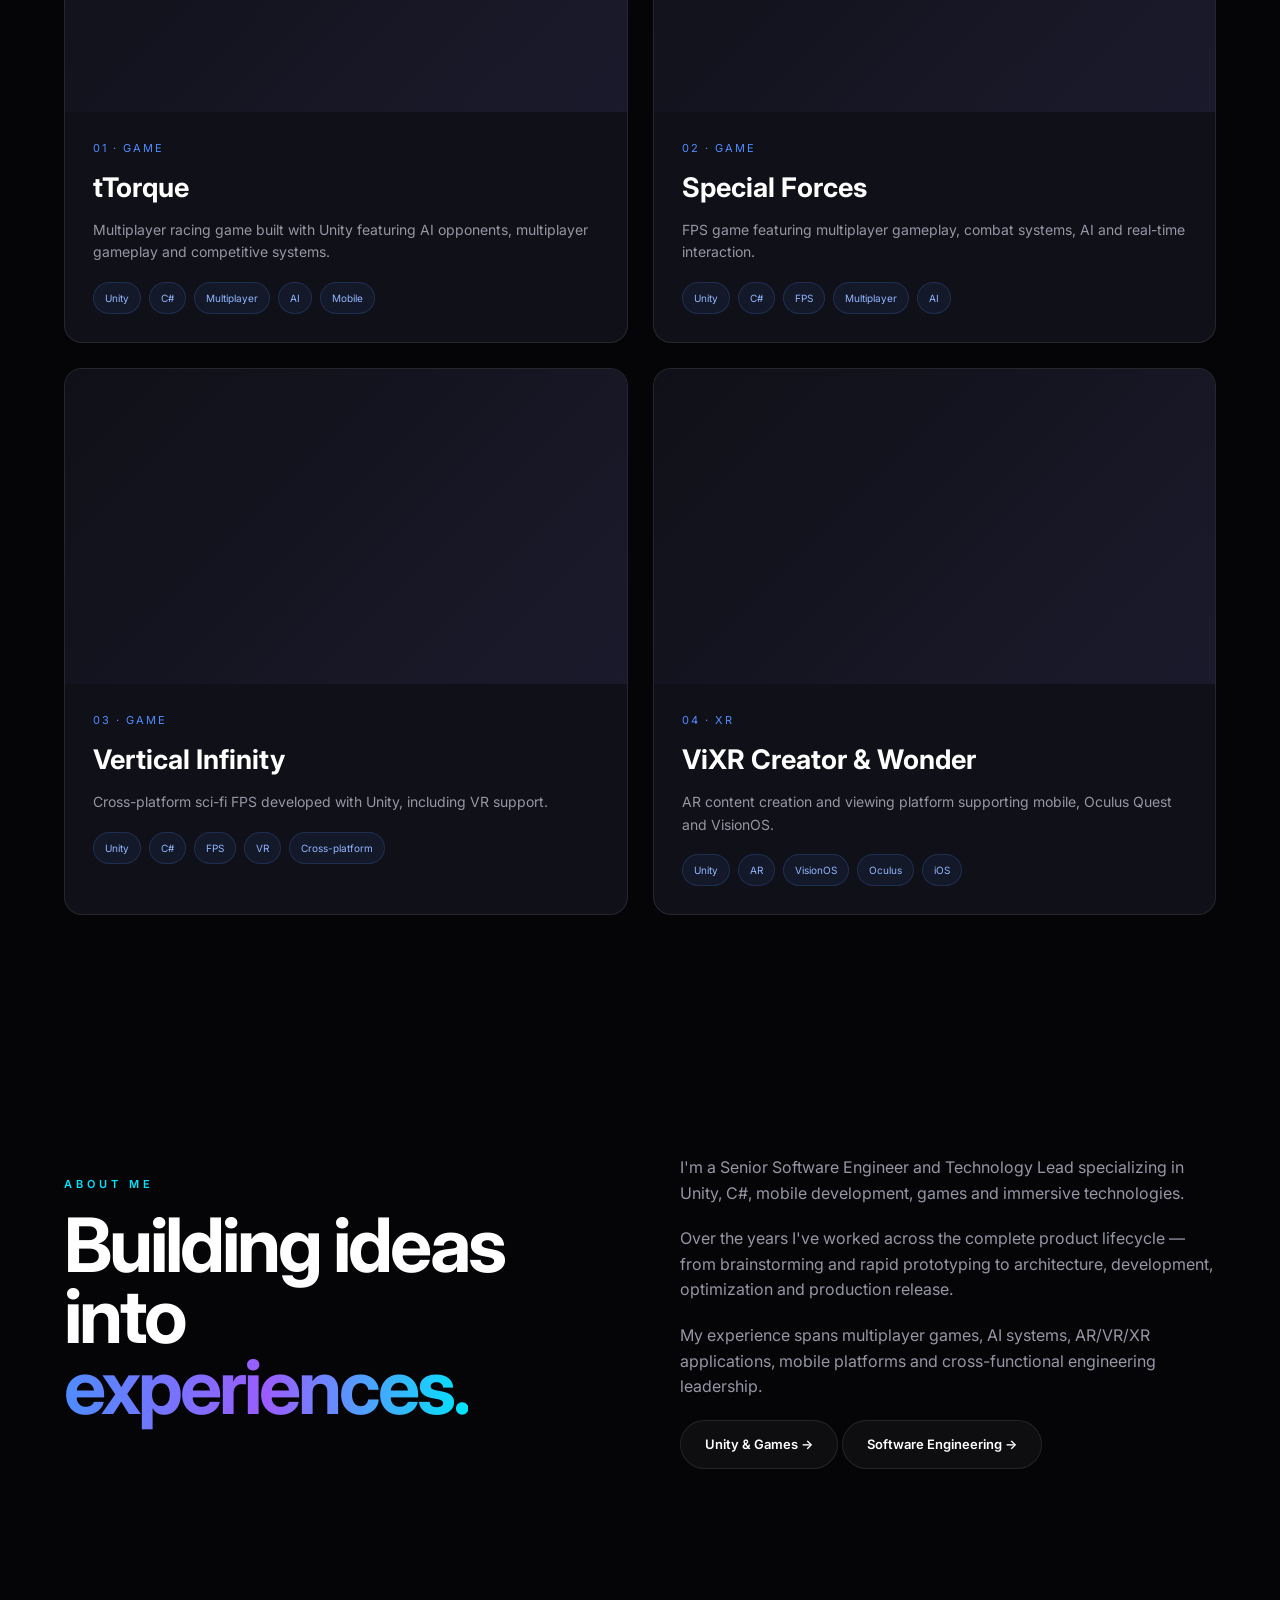
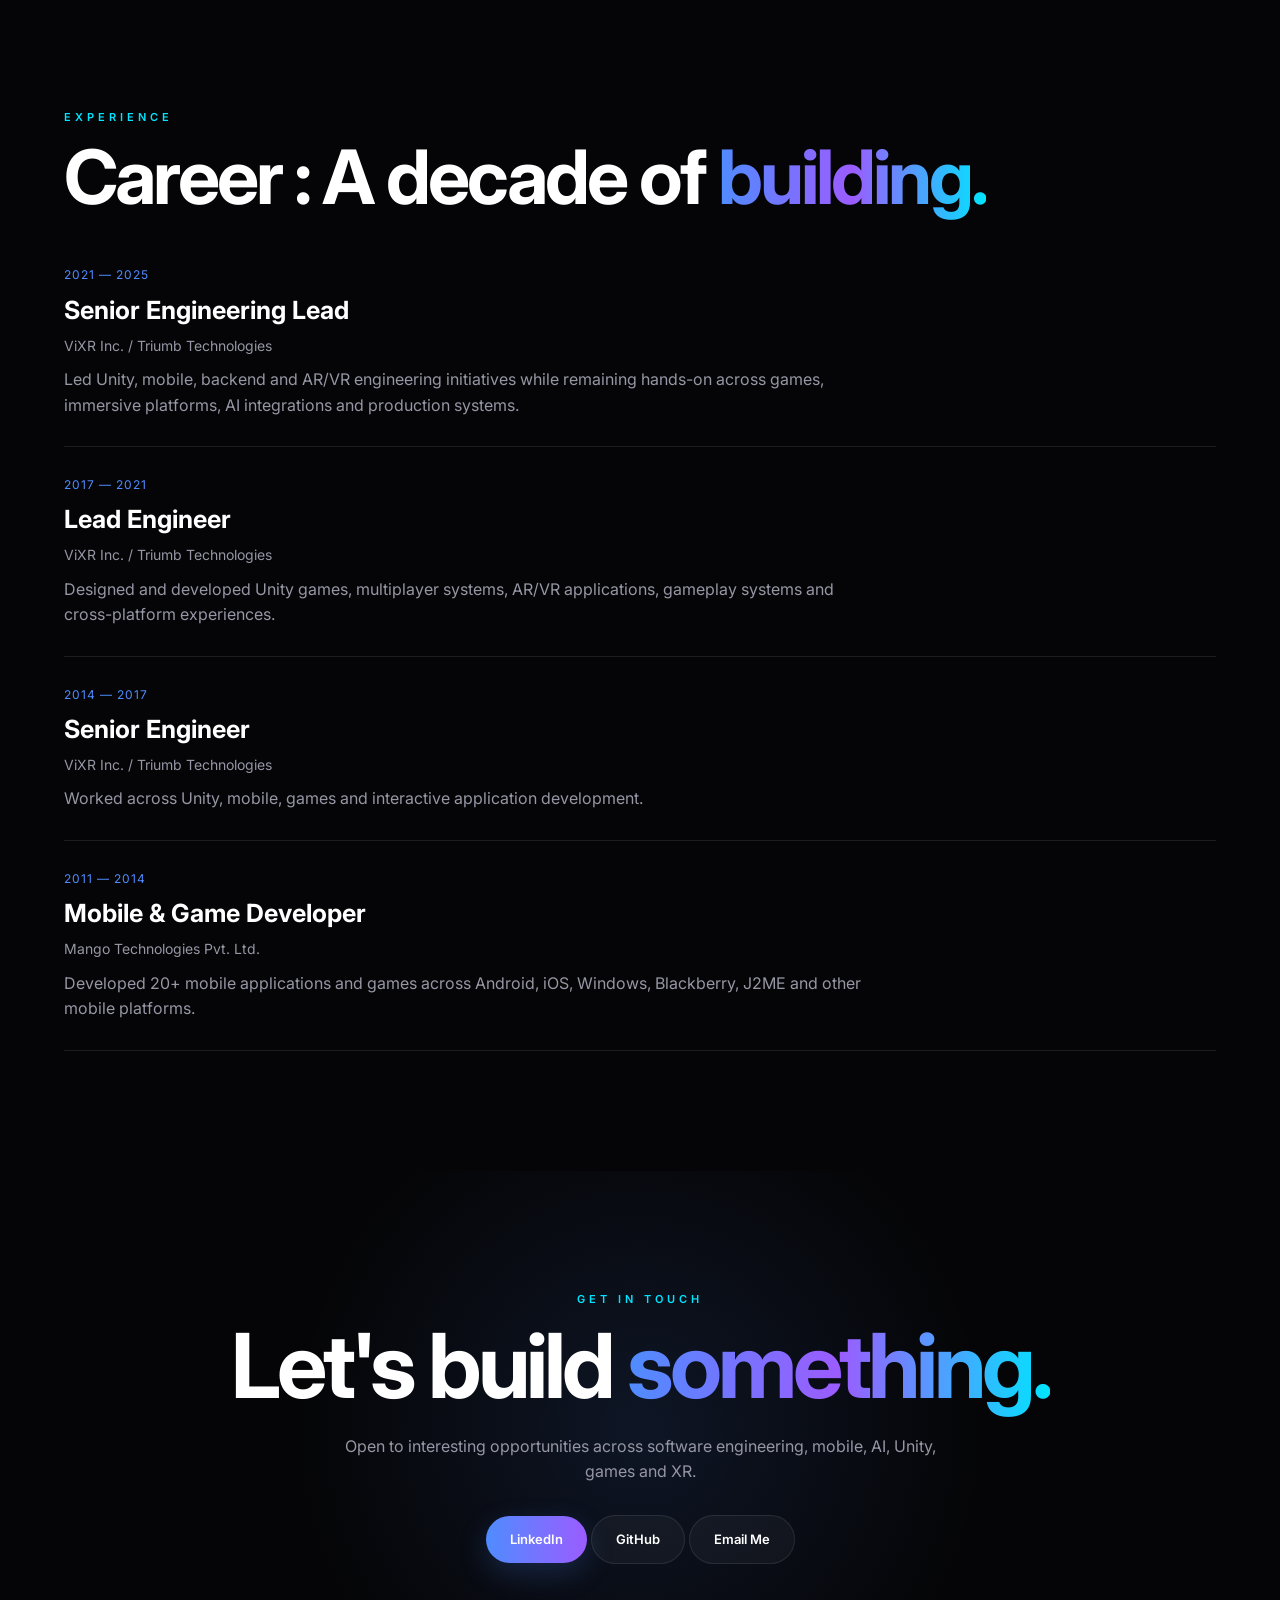
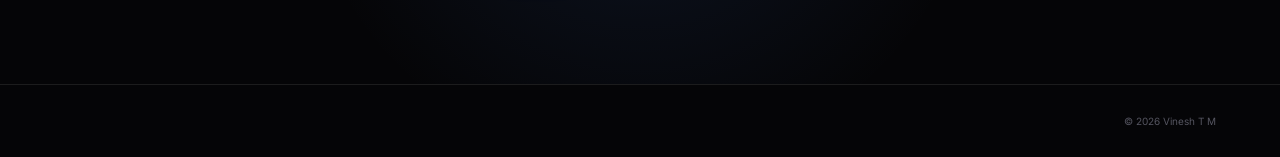
==== commit eee3d1ad: "Minor Refinement minor refinemnt in description" ====
--- a/portfolio/ai/index.html
+++ b/portfolio/ai/index.html
@@ -63,9 +63,7 @@
             <div class="eyebrow">ENGINEERING · TECHNOLOGY LEAD · BUILDER</div>
 
             <h1 class="home-title">
-              Vinesh
-
-              <span class="gradient-text"> T M </span>
+              Vinesh<span class="gradient-text"> T M </span>
             </h1>
 
             <h2 class="home-role">
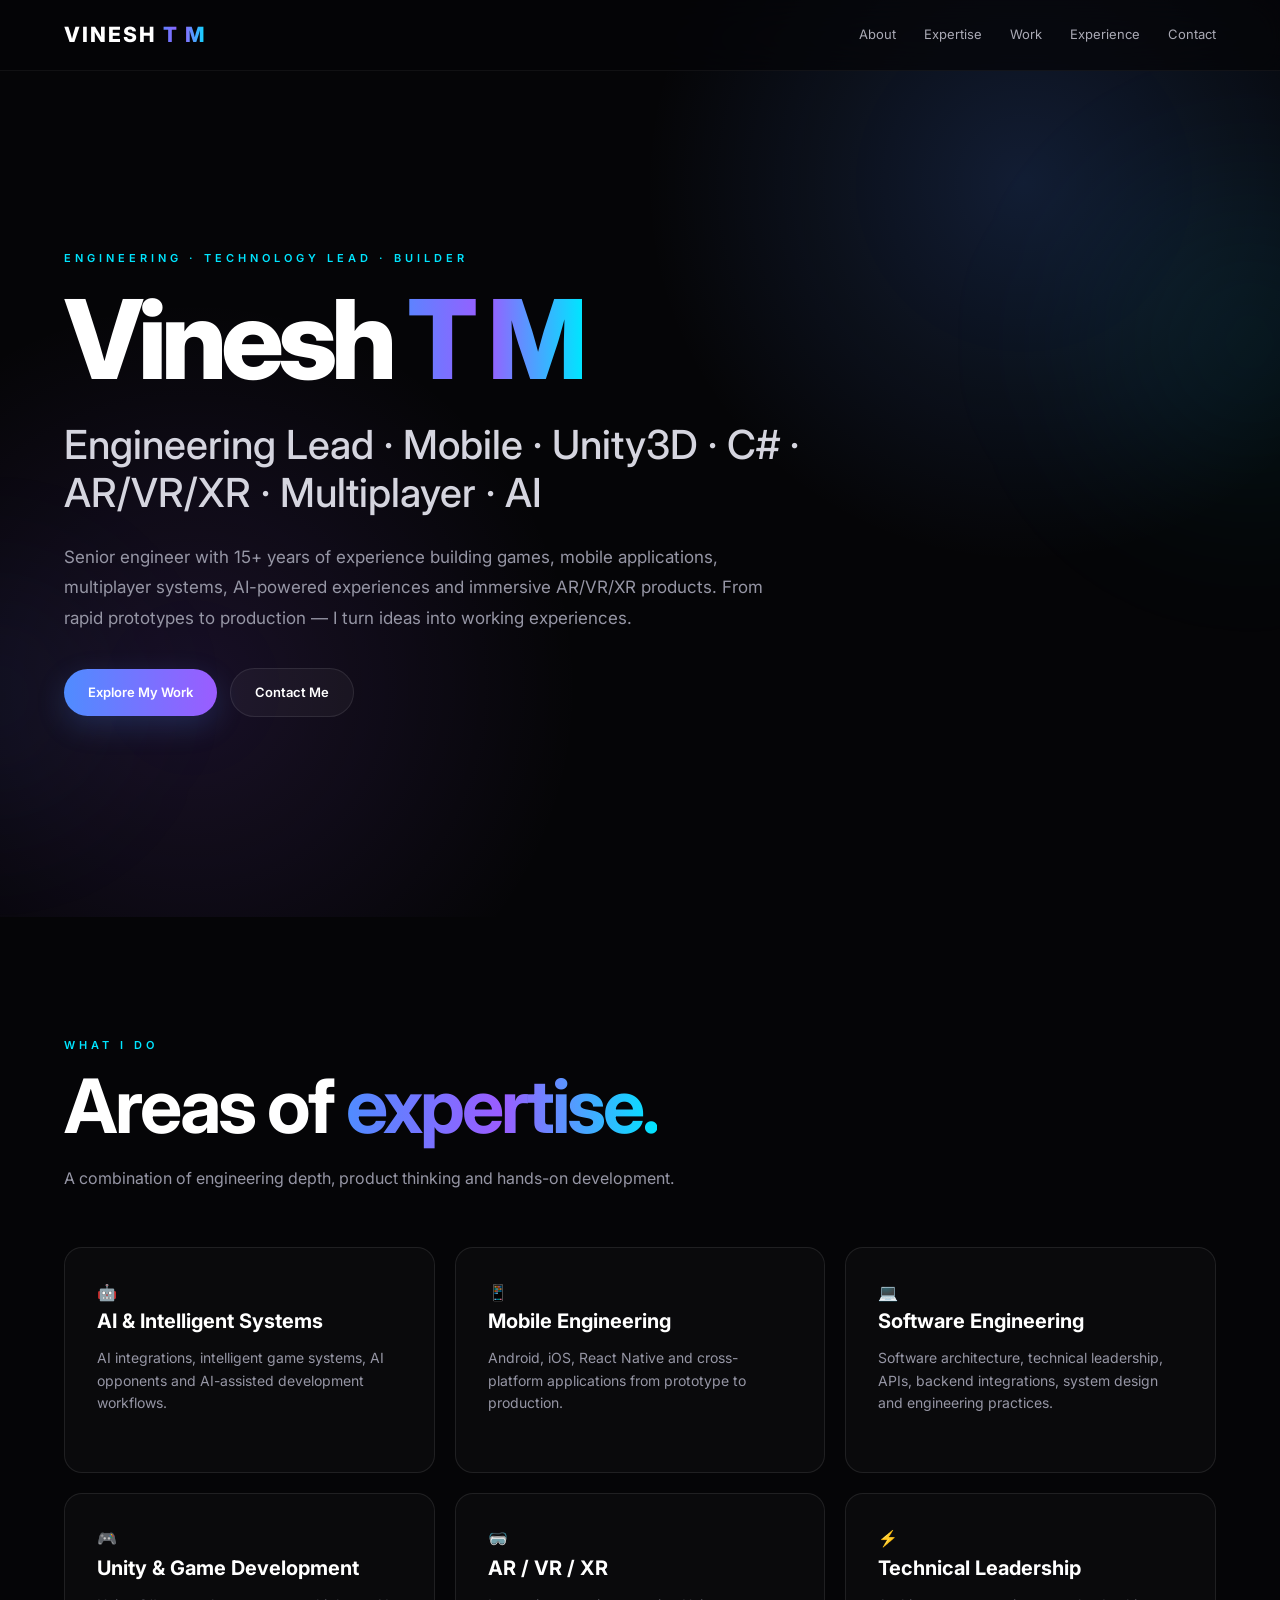
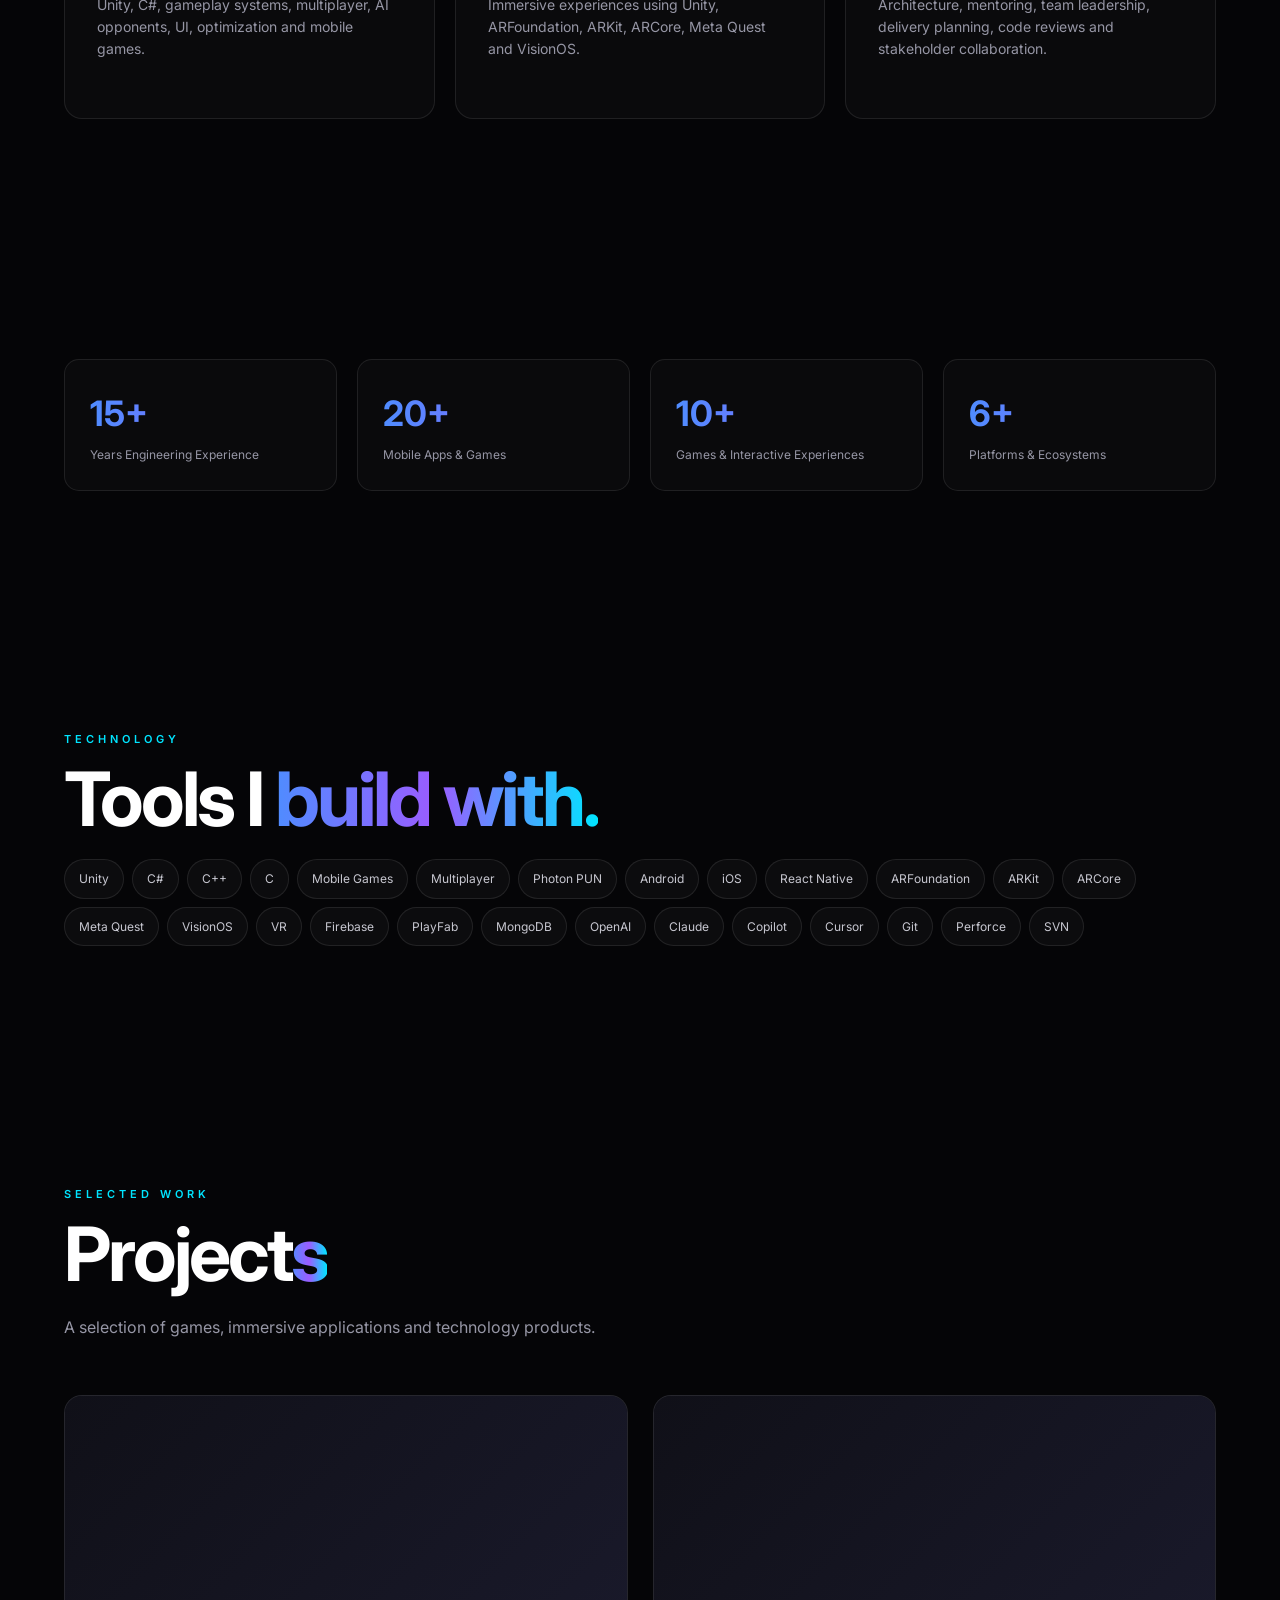
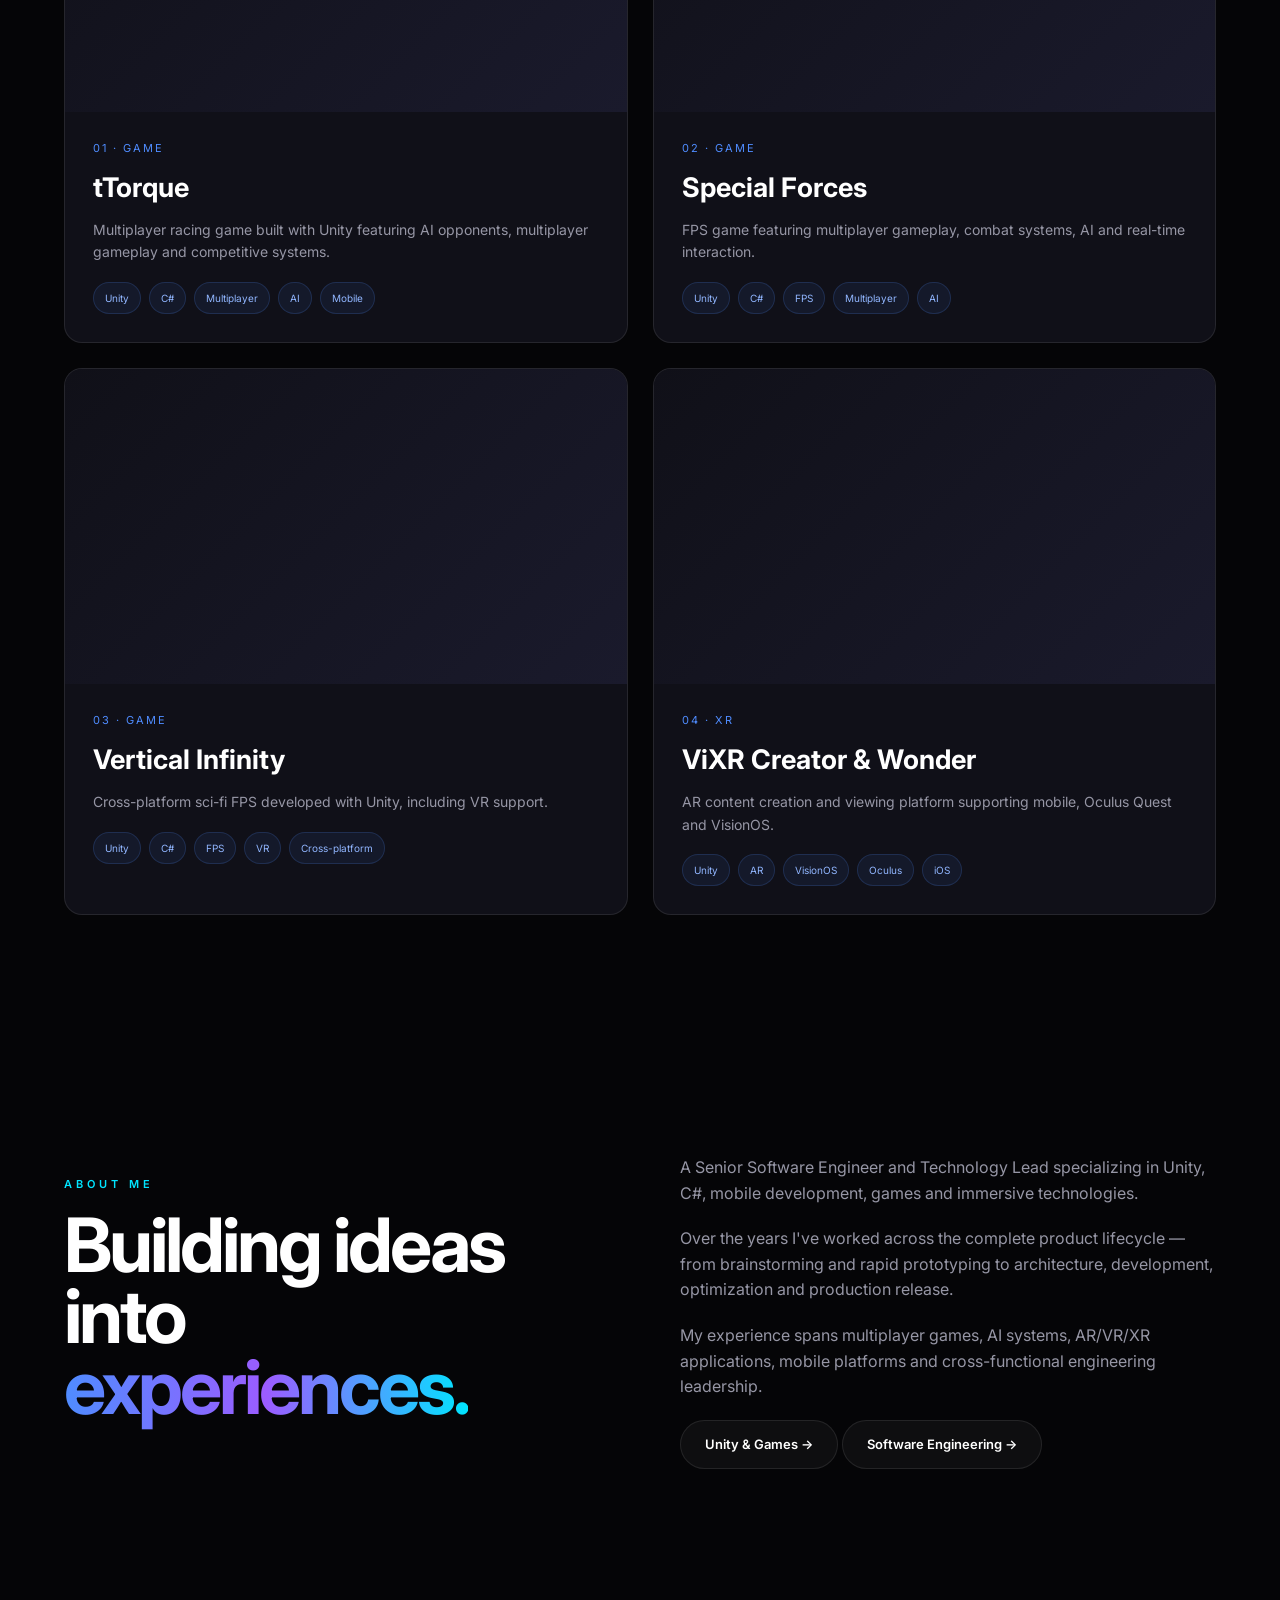
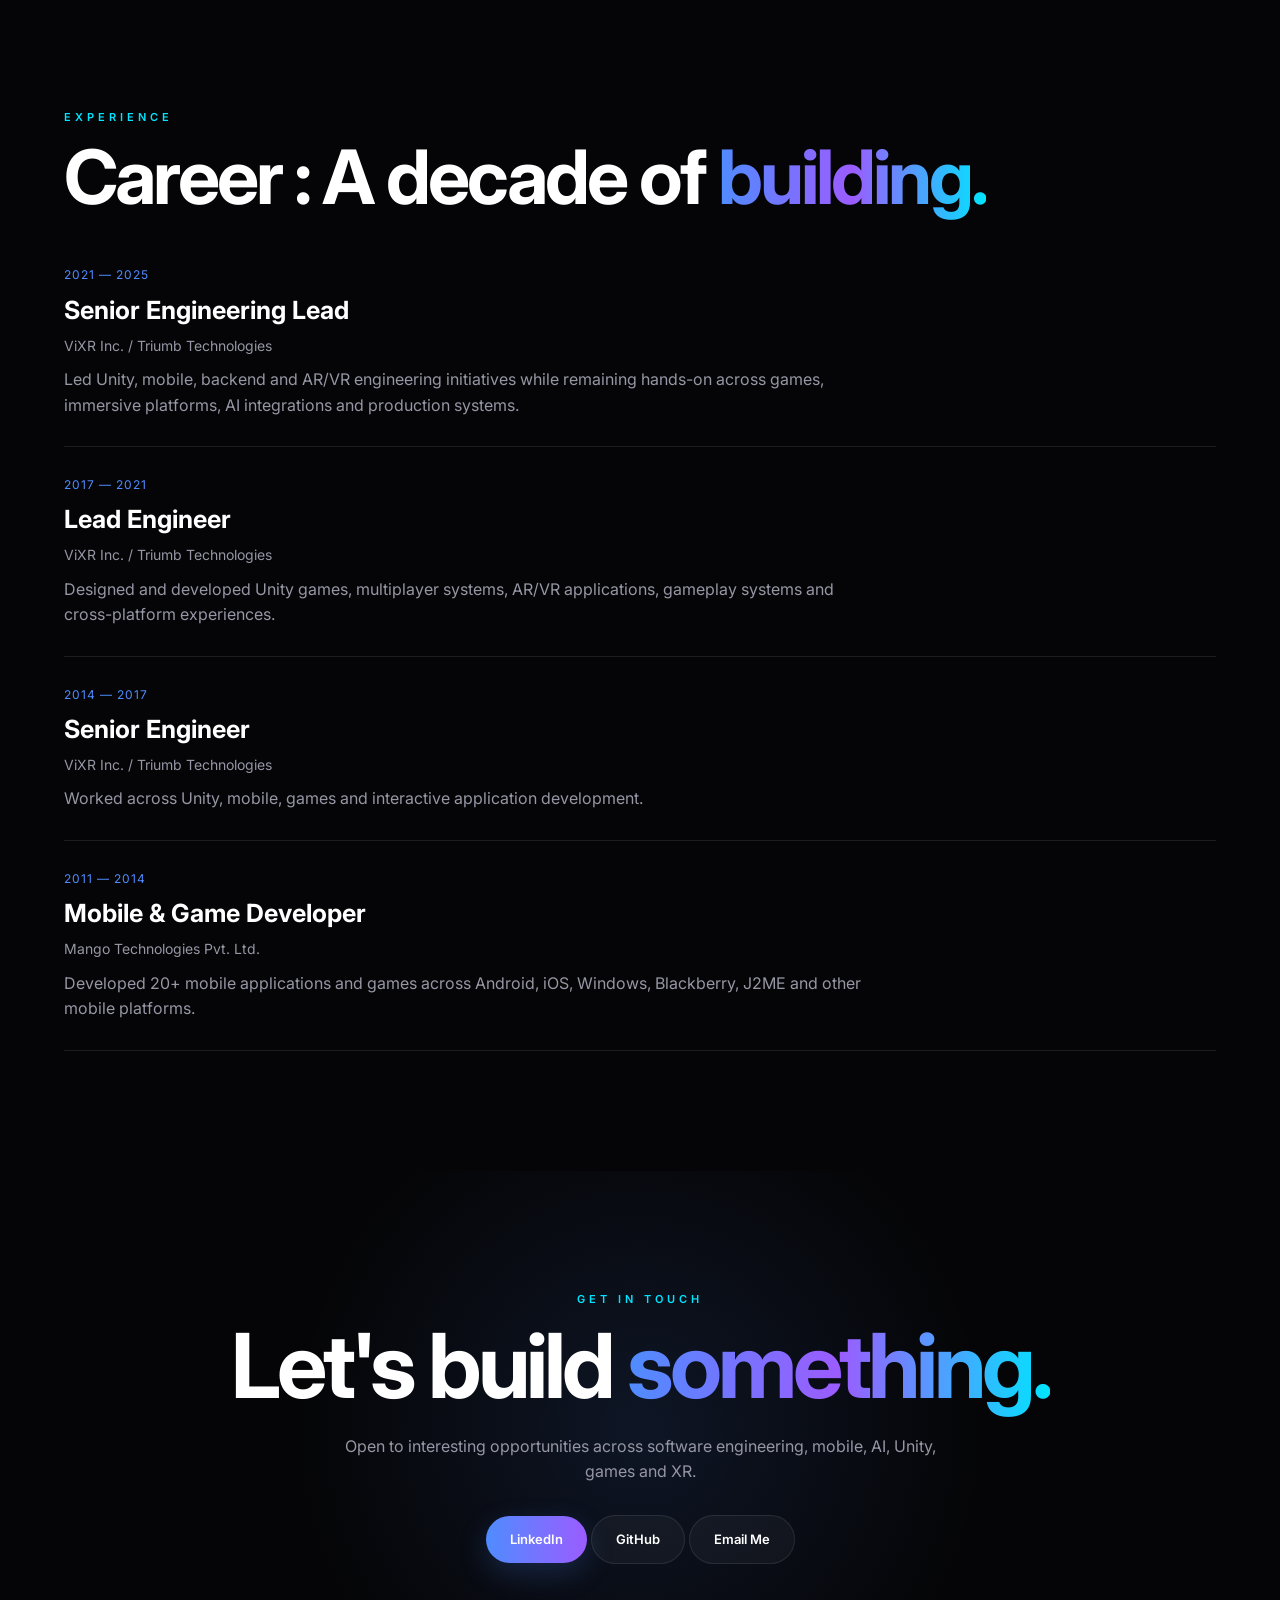
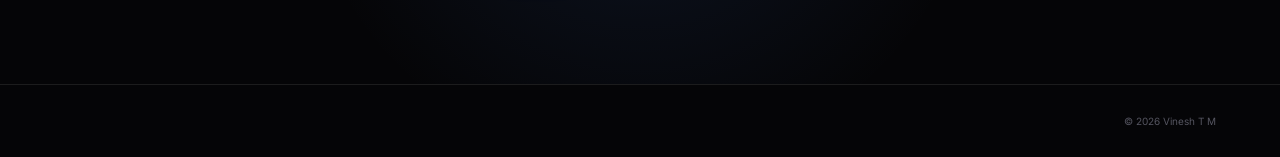
==== commit 6fcedb5a: "Added more videos Added more videos n the gallery, minor refinemnts" ====
--- a/portfolio/ai/index.html
+++ b/portfolio/ai/index.html
@@ -306,8 +306,8 @@
           </h2>
 
           <p class="section-description">
-            A selection of games, immersive applications and technology products
-            I've helped build.
+            A selection of games, immersive applications and technology
+            products.
           </p>
 
           <div class="project-grid">
@@ -462,9 +462,8 @@
 
             <div class="about-text">
               <p>
-                I'm a Senior Software Engineer and Technology Lead specializing
-                in Unity, C#, mobile development, games and immersive
-                technologies.
+                A Senior Software Engineer and Technology Lead specializing in
+                Unity, C#, mobile development, games and immersive technologies.
               </p>
 
               <p>
--- a/css/styles.css
+++ b/css/styles.css
@@ -1110,6 +1110,116 @@
 }
 
 /* =========================================================
+   GALLERY
+========================================================= */
+.videos-section h2 {
+  text-align: center;
+  margin-bottom: 30px;
+}
+
+.video-carousel {
+  position: relative;
+  max-width: 1200px;
+  margin: auto;
+}
+
+/* Horizontal video container */
+.video-scroll {
+  display: flex;
+  gap: 20px;
+
+  overflow-x: auto;
+  scroll-behavior: smooth;
+
+  /* Hide scrollbar */
+  scrollbar-width: none;
+  -ms-overflow-style: none;
+
+  padding: 10px 5px;
+}
+
+.video-scroll::-webkit-scrollbar {
+  display: none;
+}
+
+/* Individual video */
+.video-card {
+  flex: 0 0 360px;
+
+  background: #111;
+  border-radius: 12px;
+  overflow: hidden;
+
+  box-shadow: 0 5px 20px rgba(0, 0, 0, 0.2);
+}
+
+.video-card iframe {
+  display: block;
+  width: 100%;
+  aspect-ratio: 16 / 9;
+  border: none;
+}
+
+/* Arrow buttons */
+.video-arrow {
+  position: absolute;
+  top: 50%;
+  transform: translateY(-50%);
+
+  width: 45px;
+  height: 45px;
+
+  border: none;
+  border-radius: 50%;
+
+  background: rgba(0, 0, 0, 0.75);
+  color: white;
+
+  font-size: 24px;
+  cursor: pointer;
+
+  z-index: 10;
+
+  display: flex;
+  align-items: center;
+  justify-content: center;
+
+  transition: 0.2s ease;
+}
+
+.video-arrow:hover {
+  background: #000;
+  transform: translateY(-50%) scale(1.1);
+}
+
+.video-arrow.left {
+  left: -20px;
+}
+
+.video-arrow.right {
+  right: -20px;
+}
+
+.video-arrow.hidden {
+  display: none;
+}
+
+/* Mobile */
+@media (max-width: 600px) {
+  .video-card {
+    flex: 0 0 85vw;
+  }
+
+  .video-arrow.left {
+    left: 5px;
+  }
+
+  .video-arrow.right {
+    right: 5px;
+  }
+}
+
+/* =========================================================
    ANIMATIONS
 ========================================================= */
 
